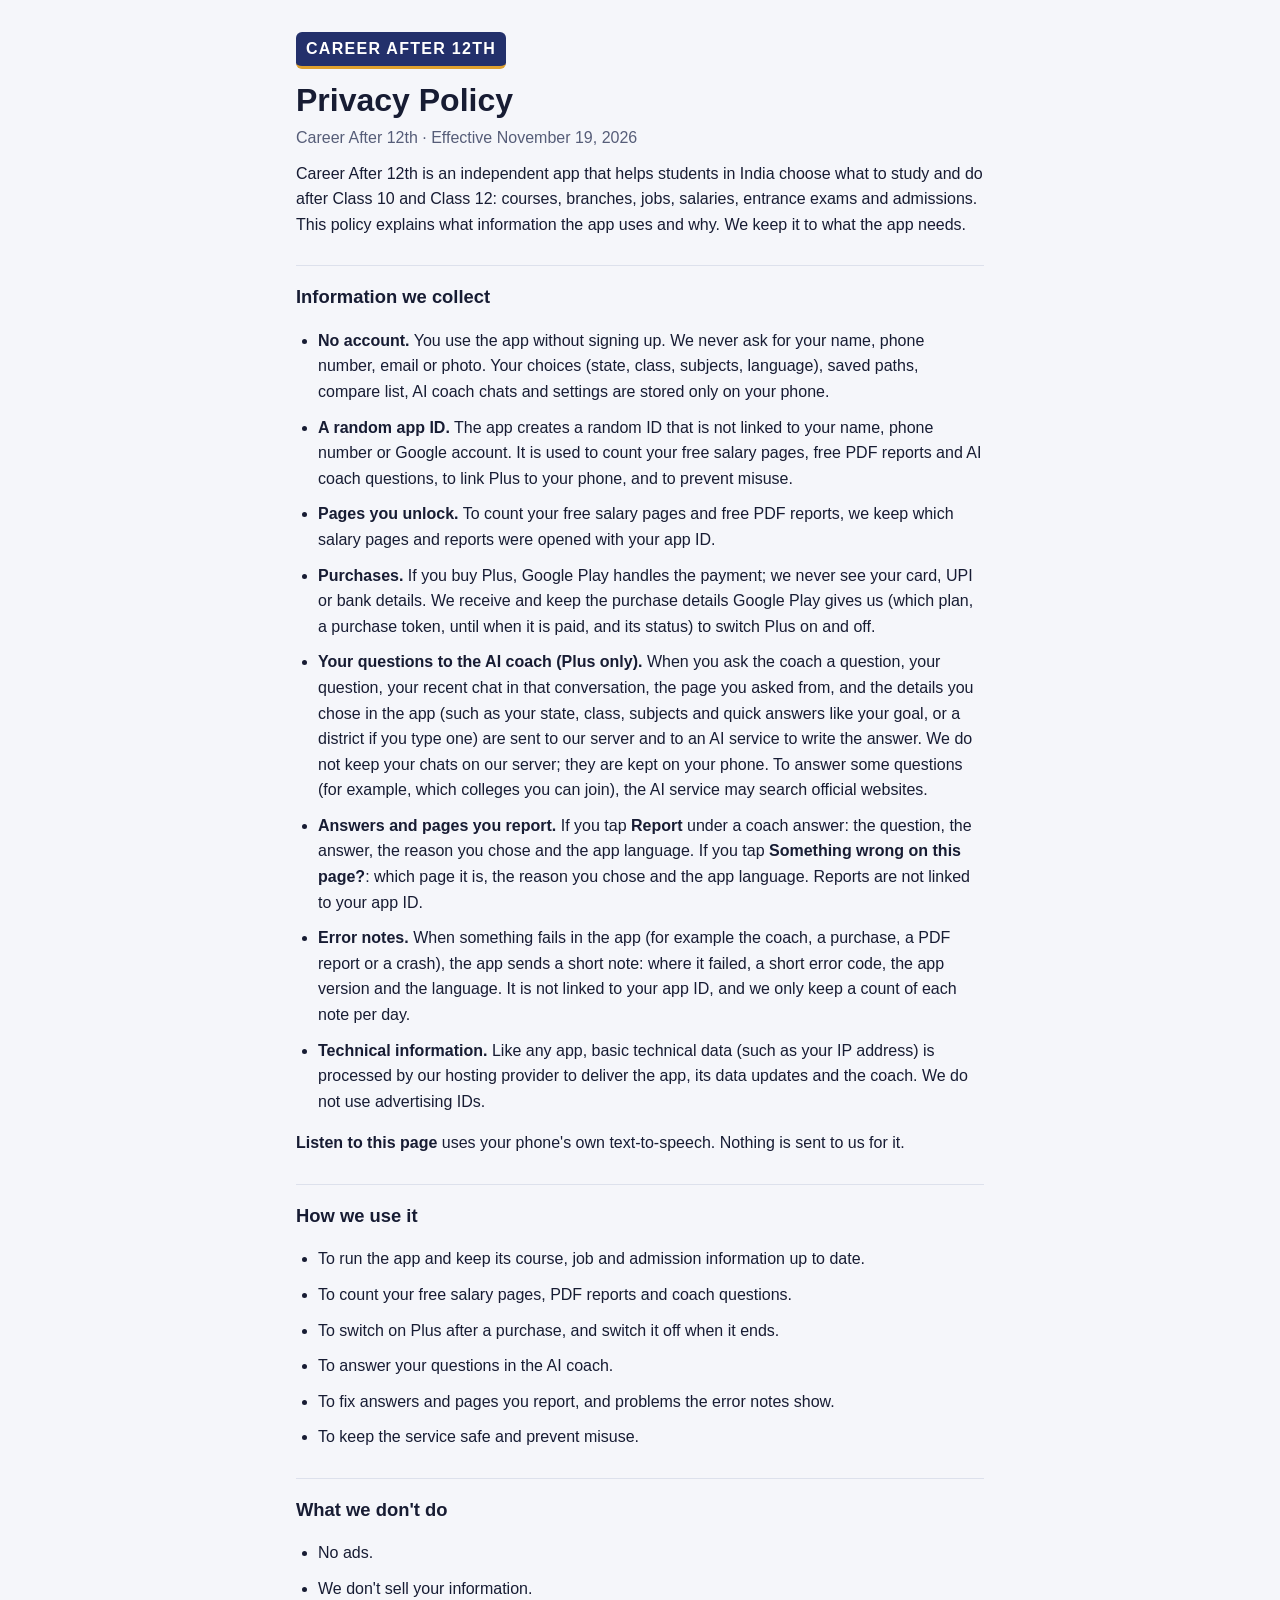
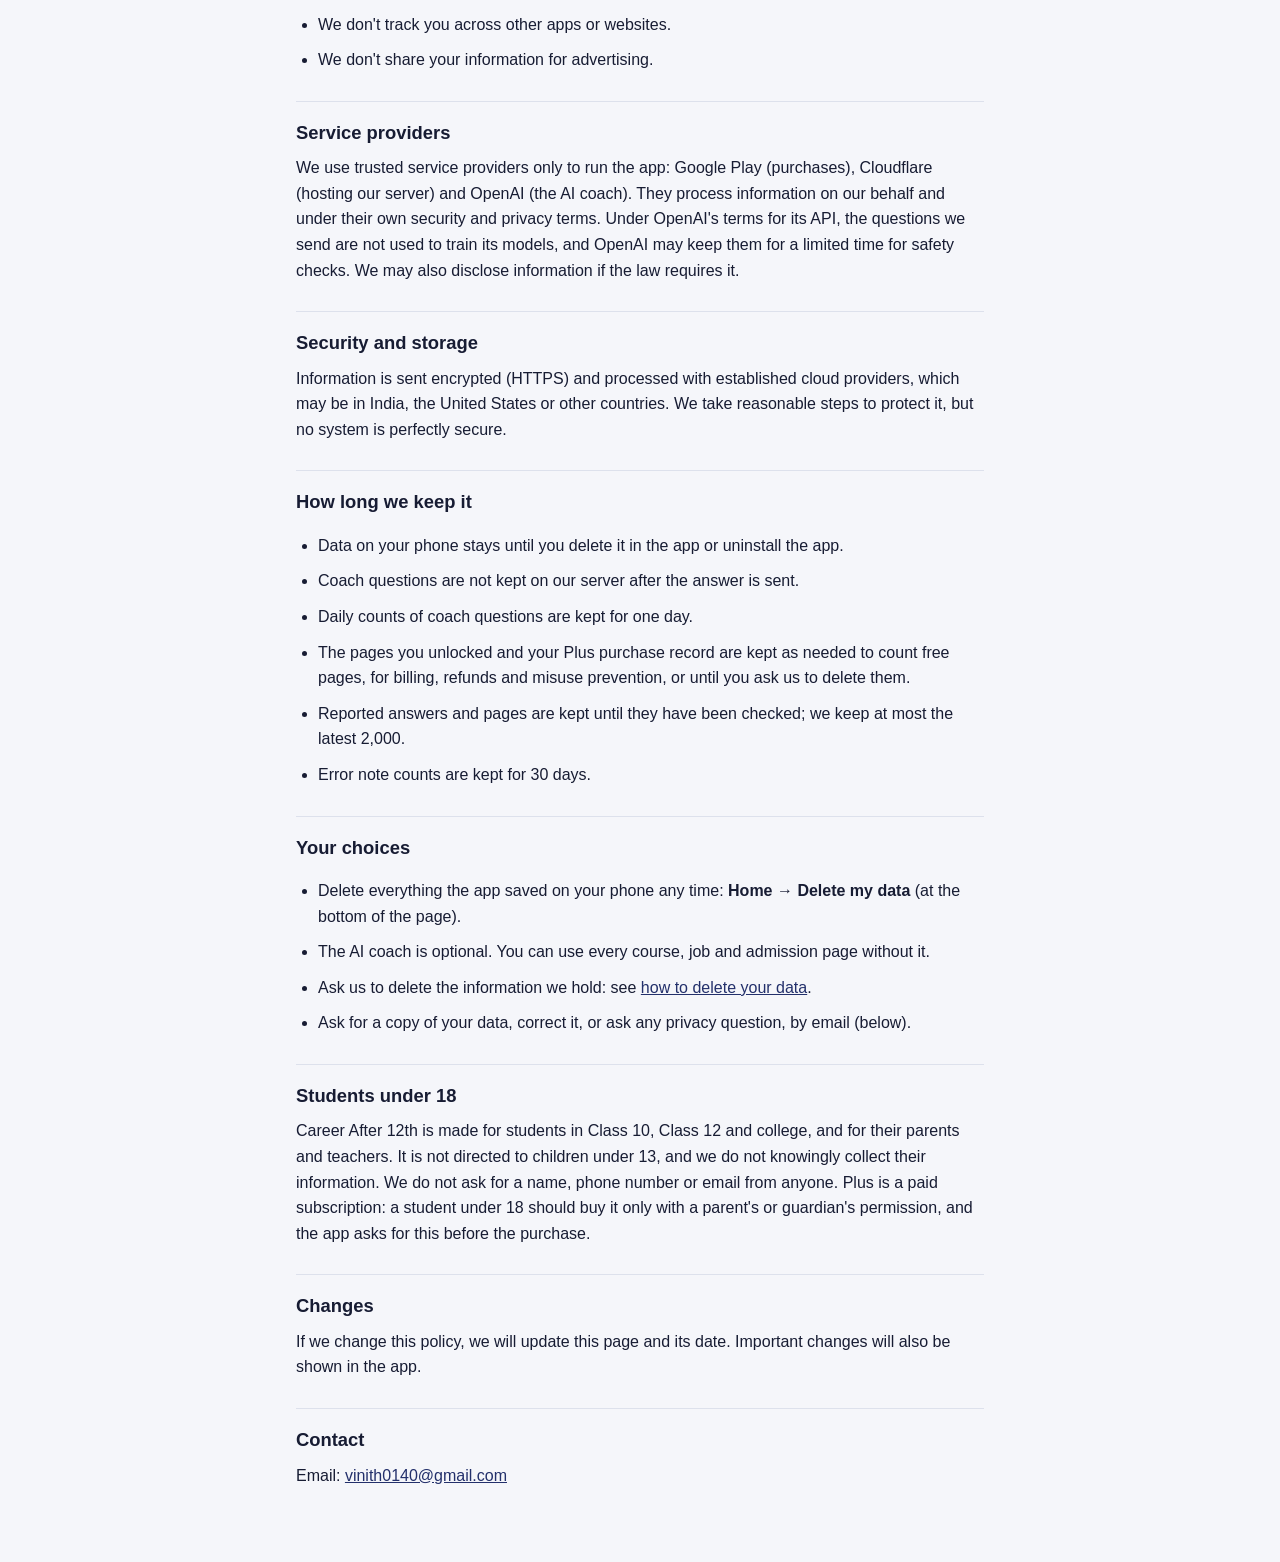
==== index.html @ 329ec110 "Career After 12th privacy policy and data deletion page Co-Authored-By: Claude Opus 5.5 <noreply@ant" ====
<!doctype html>
<html lang="en">
<head>
<meta charset="utf-8">
<meta name="viewport" content="width=device-width, initial-scale=1">
<title>Career After 12th Privacy Policy</title>
<meta name="description" content="Privacy policy for the Career After 12th app.">
<link rel="stylesheet" href="style.css">
</head>
<body>
<main>
<p class="brand">CAREER AFTER 12TH</p>
<h1>Privacy Policy</h1>
<p class="muted">Career After 12th · Effective November 19, 2026</p>

<p>Career After 12th is an independent app that helps students in India choose what to study and do after Class 10 and Class 12: courses, branches, jobs, salaries, entrance exams and admissions. This policy explains what information the app uses and why. We keep it to what the app needs.</p>

<h2>Information we collect</h2>
<ul>
<li><b>No account.</b> You use the app without signing up. We never ask for your name, phone number, email or photo. Your choices (state, class, subjects, language), saved paths, compare list, AI coach chats and settings are stored only on your phone.</li>
<li><b>A random app ID.</b> The app creates a random ID that is not linked to your name, phone number or Google account. It is used to count your free salary pages, free PDF reports and AI coach questions, to link Plus to your phone, and to prevent misuse.</li>
<li><b>Pages you unlock.</b> To count your free salary pages and free PDF reports, we keep which salary pages and reports were opened with your app ID.</li>
<li><b>Purchases.</b> If you buy Plus, Google Play handles the payment; we never see your card, UPI or bank details. We receive and keep the purchase details Google Play gives us (which plan, a purchase token, until when it is paid, and its status) to switch Plus on and off.</li>
<li><b>Your questions to the AI coach (Plus only).</b> When you ask the coach a question, your question, your recent chat in that conversation, the page you asked from, and the details you chose in the app (such as your state, class, subjects and quick answers like your goal, or a district if you type one) are sent to our server and to an AI service to write the answer. We do not keep your chats on our server; they are kept on your phone. To answer some questions (for example, which colleges you can join), the AI service may search official websites.</li>
<li><b>Answers and pages you report.</b> If you tap <b>Report</b> under a coach answer: the question, the answer, the reason you chose and the app language. If you tap <b>Something wrong on this page?</b>: which page it is, the reason you chose and the app language. Reports are not linked to your app ID.</li>
<li><b>Error notes.</b> When something fails in the app (for example the coach, a purchase, a PDF report or a crash), the app sends a short note: where it failed, a short error code, the app version and the language. It is not linked to your app ID, and we only keep a count of each note per day.</li>
<li><b>Technical information.</b> Like any app, basic technical data (such as your IP address) is processed by our hosting provider to deliver the app, its data updates and the coach. We do not use advertising IDs.</li>
</ul>
<p><b>Listen to this page</b> uses your phone's own text-to-speech. Nothing is sent to us for it.</p>

<h2>How we use it</h2>
<ul>
<li>To run the app and keep its course, job and admission information up to date.</li>
<li>To count your free salary pages, PDF reports and coach questions.</li>
<li>To switch on Plus after a purchase, and switch it off when it ends.</li>
<li>To answer your questions in the AI coach.</li>
<li>To fix answers and pages you report, and problems the error notes show.</li>
<li>To keep the service safe and prevent misuse.</li>
</ul>

<h2>What we don't do</h2>
<ul>
<li>No ads.</li>
<li>We don't sell your information.</li>
<li>We don't track you across other apps or websites.</li>
<li>We don't share your information for advertising.</li>
</ul>

<h2>Service providers</h2>
<p>We use trusted service providers only to run the app: Google Play (purchases), Cloudflare (hosting our server) and OpenAI (the AI coach). They process information on our behalf and under their own security and privacy terms. Under OpenAI's terms for its API, the questions we send are not used to train its models, and OpenAI may keep them for a limited time for safety checks. We may also disclose information if the law requires it.</p>

<h2>Security and storage</h2>
<p>Information is sent encrypted (HTTPS) and processed with established cloud providers, which may be in India, the United States or other countries. We take reasonable steps to protect it, but no system is perfectly secure.</p>

<h2>How long we keep it</h2>
<ul>
<li>Data on your phone stays until you delete it in the app or uninstall the app.</li>
<li>Coach questions are not kept on our server after the answer is sent.</li>
<li>Daily counts of coach questions are kept for one day.</li>
<li>The pages you unlocked and your Plus purchase record are kept as needed to count free pages, for billing, refunds and misuse prevention, or until you ask us to delete them.</li>
<li>Reported answers and pages are kept until they have been checked; we keep at most the latest 2,000.</li>
<li>Error note counts are kept for 30 days.</li>
</ul>

<h2>Your choices</h2>
<ul>
<li>Delete everything the app saved on your phone any time: <b>Home → Delete my data</b> (at the bottom of the page).</li>
<li>The AI coach is optional. You can use every course, job and admission page without it.</li>
<li>Ask us to delete the information we hold: see <a href="delete-data.html">how to delete your data</a>.</li>
<li>Ask for a copy of your data, correct it, or ask any privacy question, by email (below).</li>
</ul>

<h2>Students under 18</h2>
<p>Career After 12th is made for students in Class 10, Class 12 and college, and for their parents and teachers. It is not directed to children under 13, and we do not knowingly collect their information. We do not ask for a name, phone number or email from anyone. Plus is a paid subscription: a student under 18 should buy it only with a parent's or guardian's permission, and the app asks for this before the purchase.</p>

<h2>Changes</h2>
<p>If we change this policy, we will update this page and its date. Important changes will also be shown in the app.</p>

<h2>Contact</h2>
<p>Email: <a href="mailto:vinith0140@gmail.com">vinith0140@gmail.com</a></p>
</main>
</body>
</html>
---- style.css ----
:root { --bg: #F5F6FA; --card: #FFFFFF; --ink: #171C33; --muted: #565D78; --accent: #23306B; --line: #DDE1EC; --ochre: #E0A12E; }
@media (prefers-color-scheme: dark) {
  :root { --bg: #11142A; --card: #1A1E38; --ink: #ECEEF8; --muted: #A6ACC7; --accent: #A9B6FF; --line: #2C3254; }
}
* { box-sizing: border-box; }
body { margin: 0; background: var(--bg); color: var(--ink); font: 16px/1.6 -apple-system, "Segoe UI", Roboto, "Noto Sans", Helvetica, Arial, sans-serif; }
main { max-width: 720px; margin: 0 auto; padding: 32px 16px 64px; }
.brand { display: inline-block; background: var(--accent); color: #FFFFFF; font-weight: 800; letter-spacing: .08em; padding: 4px 10px; border-radius: 6px; margin: 0 0 12px; border-bottom: 3px solid var(--ochre); }
@media (prefers-color-scheme: dark) { .brand { color: #11142A; } }
h1 { font-size: 2rem; line-height: 1.2; margin: 0 0 6px; }
h2 { font-size: 1.15rem; margin: 28px 0 8px; padding-top: 16px; border-top: 1px solid var(--line); }
p, li { margin: 0 0 10px; }
ul, ol { padding-left: 22px; }
a { color: var(--accent); }
.muted { color: var(--muted); }
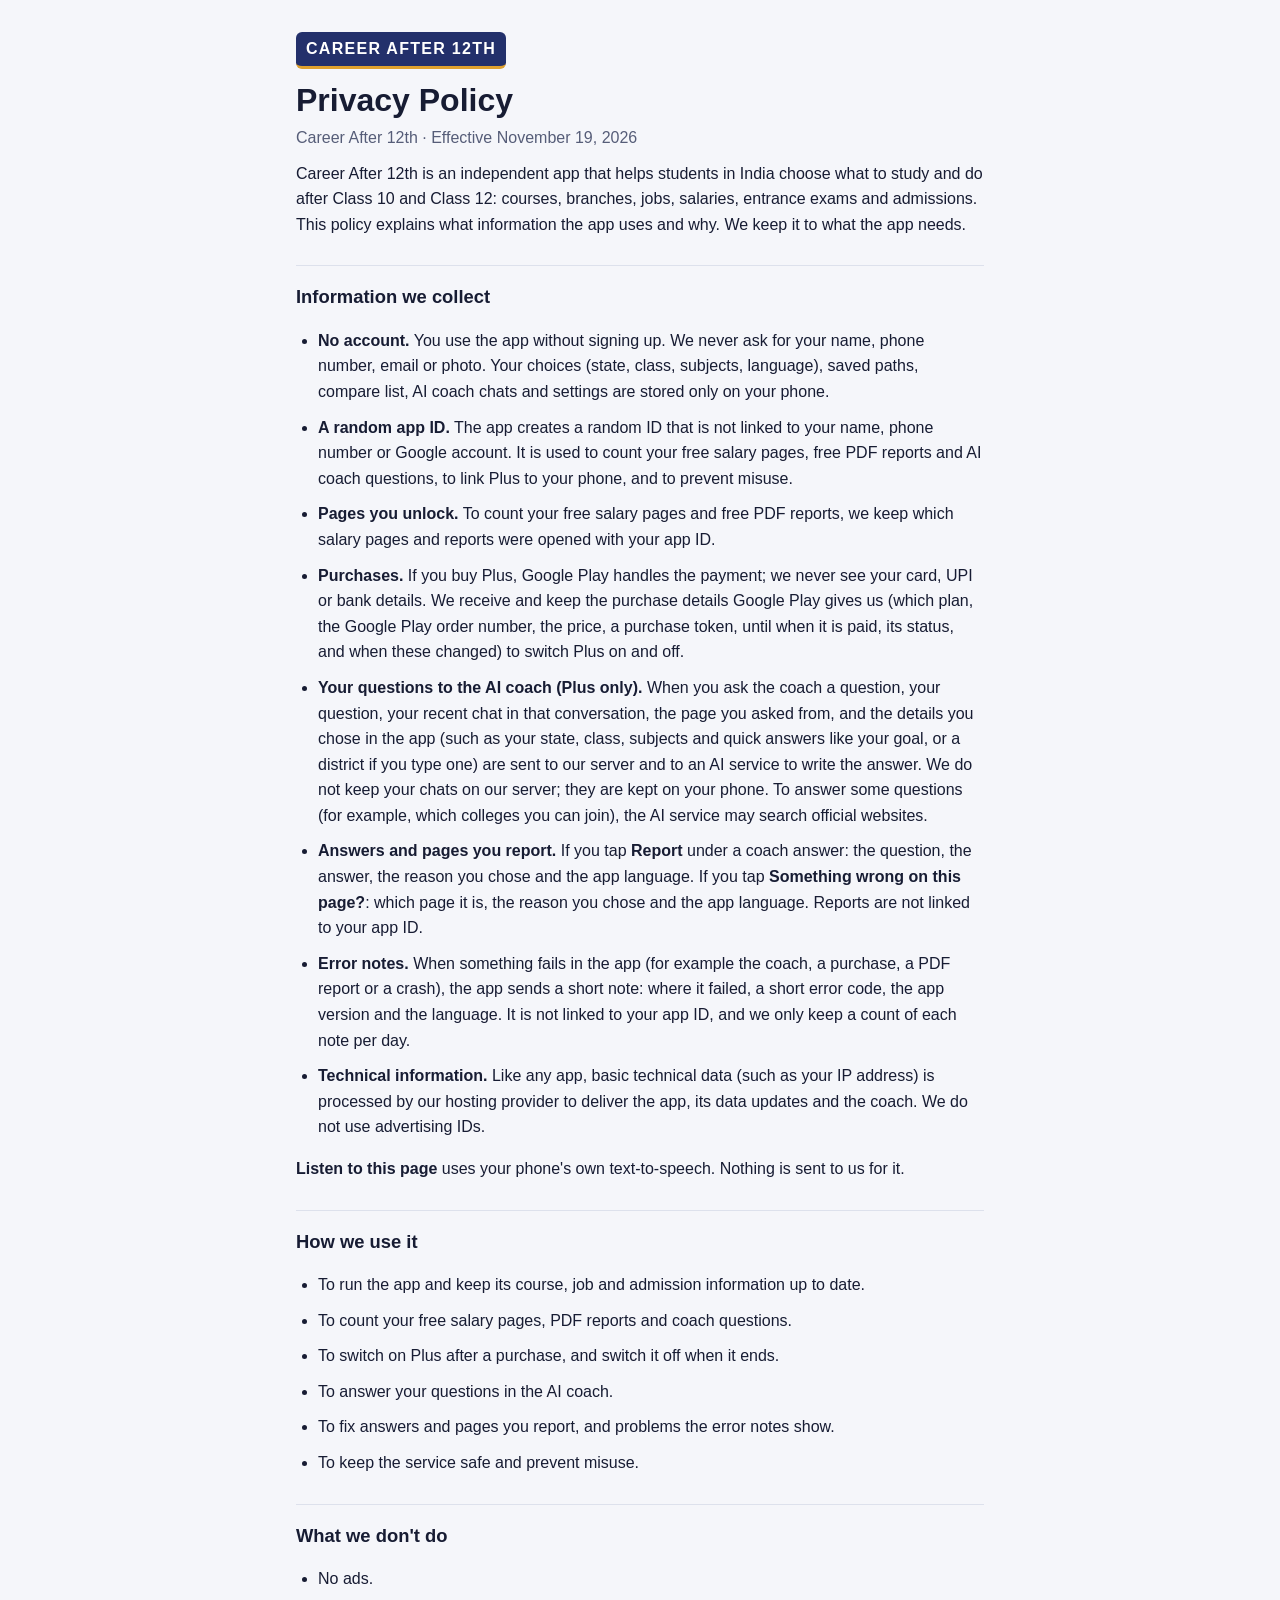
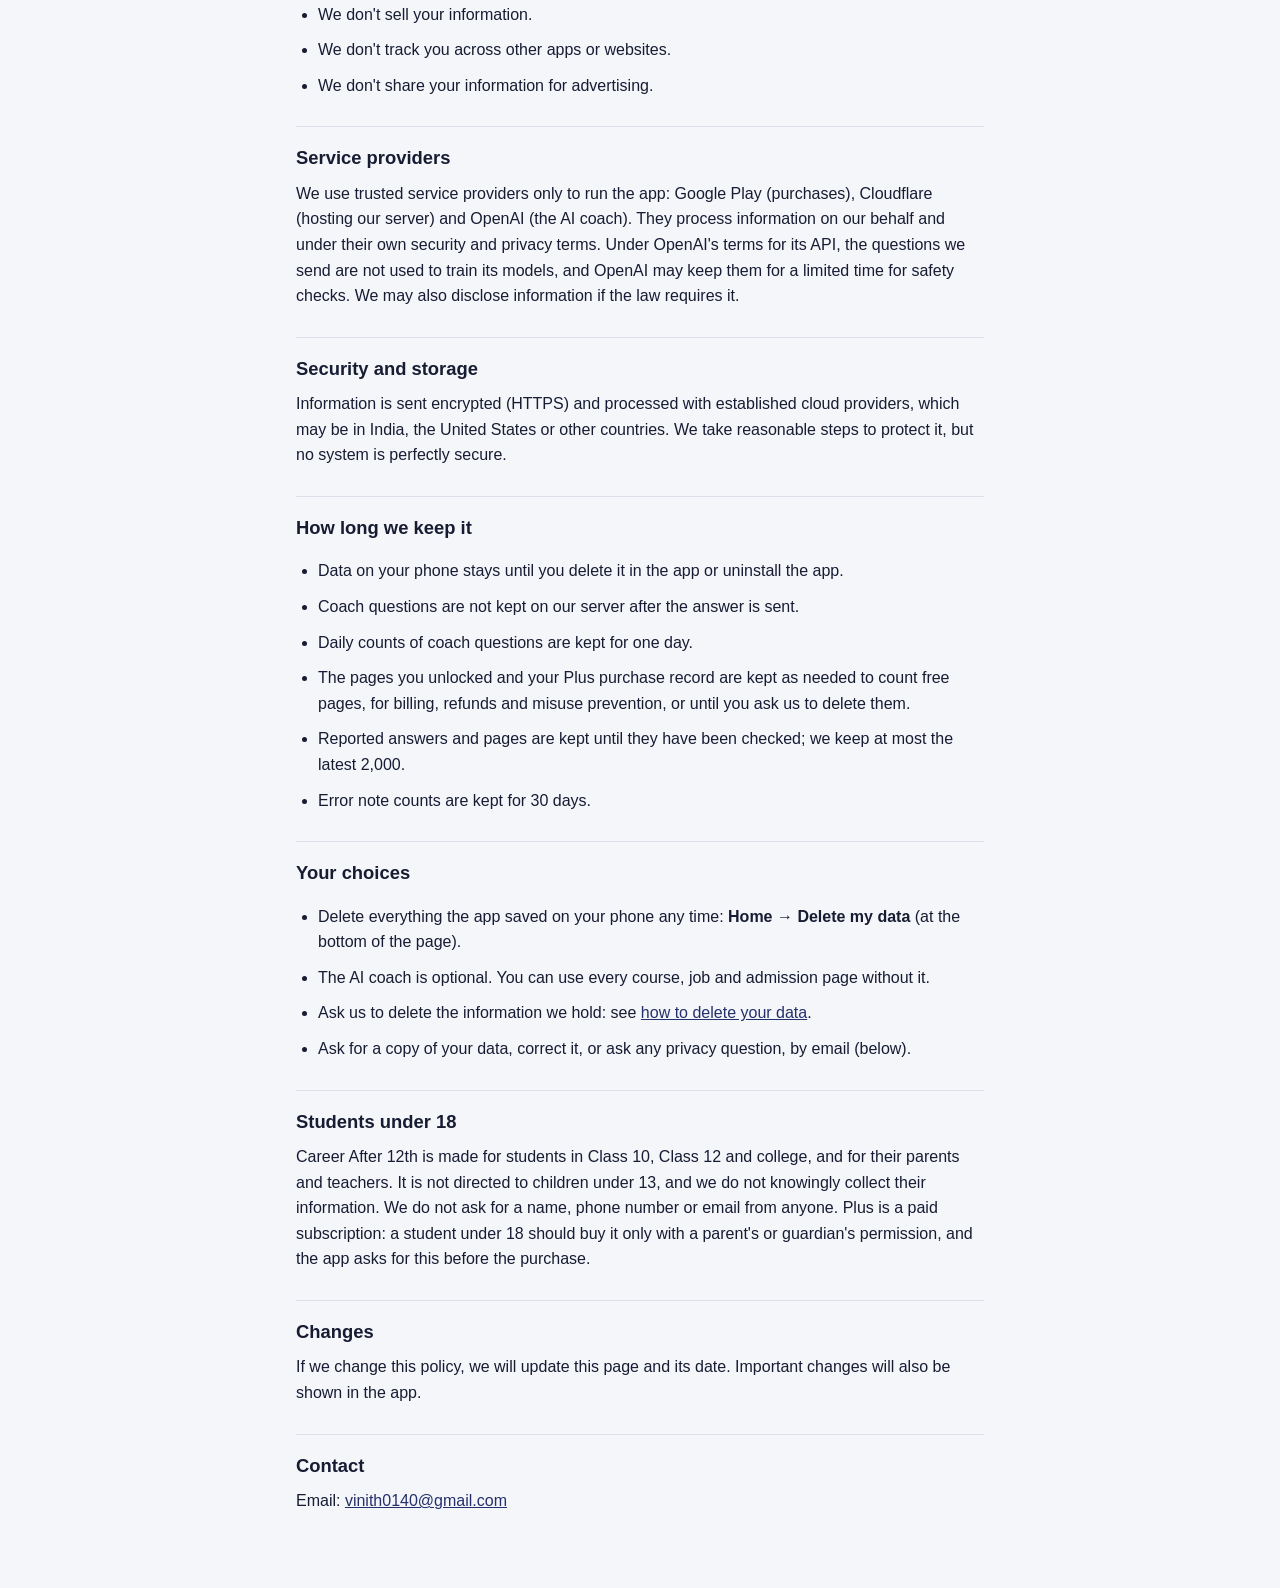
==== commit d6f68d5e: "Purchases: also name the order number, price and change history" ====
--- a/index.html
+++ b/index.html
@@ -20,7 +20,7 @@
 <li><b>No account.</b> You use the app without signing up. We never ask for your name, phone number, email or photo. Your choices (state, class, subjects, language), saved paths, compare list, AI coach chats and settings are stored only on your phone.</li>
 <li><b>A random app ID.</b> The app creates a random ID that is not linked to your name, phone number or Google account. It is used to count your free salary pages, free PDF reports and AI coach questions, to link Plus to your phone, and to prevent misuse.</li>
 <li><b>Pages you unlock.</b> To count your free salary pages and free PDF reports, we keep which salary pages and reports were opened with your app ID.</li>
-<li><b>Purchases.</b> If you buy Plus, Google Play handles the payment; we never see your card, UPI or bank details. We receive and keep the purchase details Google Play gives us (which plan, a purchase token, until when it is paid, and its status) to switch Plus on and off.</li>
+<li><b>Purchases.</b> If you buy Plus, Google Play handles the payment; we never see your card, UPI or bank details. We receive and keep the purchase details Google Play gives us (which plan, the Google Play order number, the price, a purchase token, until when it is paid, its status, and when these changed) to switch Plus on and off.</li>
 <li><b>Your questions to the AI coach (Plus only).</b> When you ask the coach a question, your question, your recent chat in that conversation, the page you asked from, and the details you chose in the app (such as your state, class, subjects and quick answers like your goal, or a district if you type one) are sent to our server and to an AI service to write the answer. We do not keep your chats on our server; they are kept on your phone. To answer some questions (for example, which colleges you can join), the AI service may search official websites.</li>
 <li><b>Answers and pages you report.</b> If you tap <b>Report</b> under a coach answer: the question, the answer, the reason you chose and the app language. If you tap <b>Something wrong on this page?</b>: which page it is, the reason you chose and the app language. Reports are not linked to your app ID.</li>
 <li><b>Error notes.</b> When something fails in the app (for example the coach, a purchase, a PDF report or a crash), the app sends a short note: where it failed, a short error code, the app version and the language. It is not linked to your app ID, and we only keep a count of each note per day.</li>
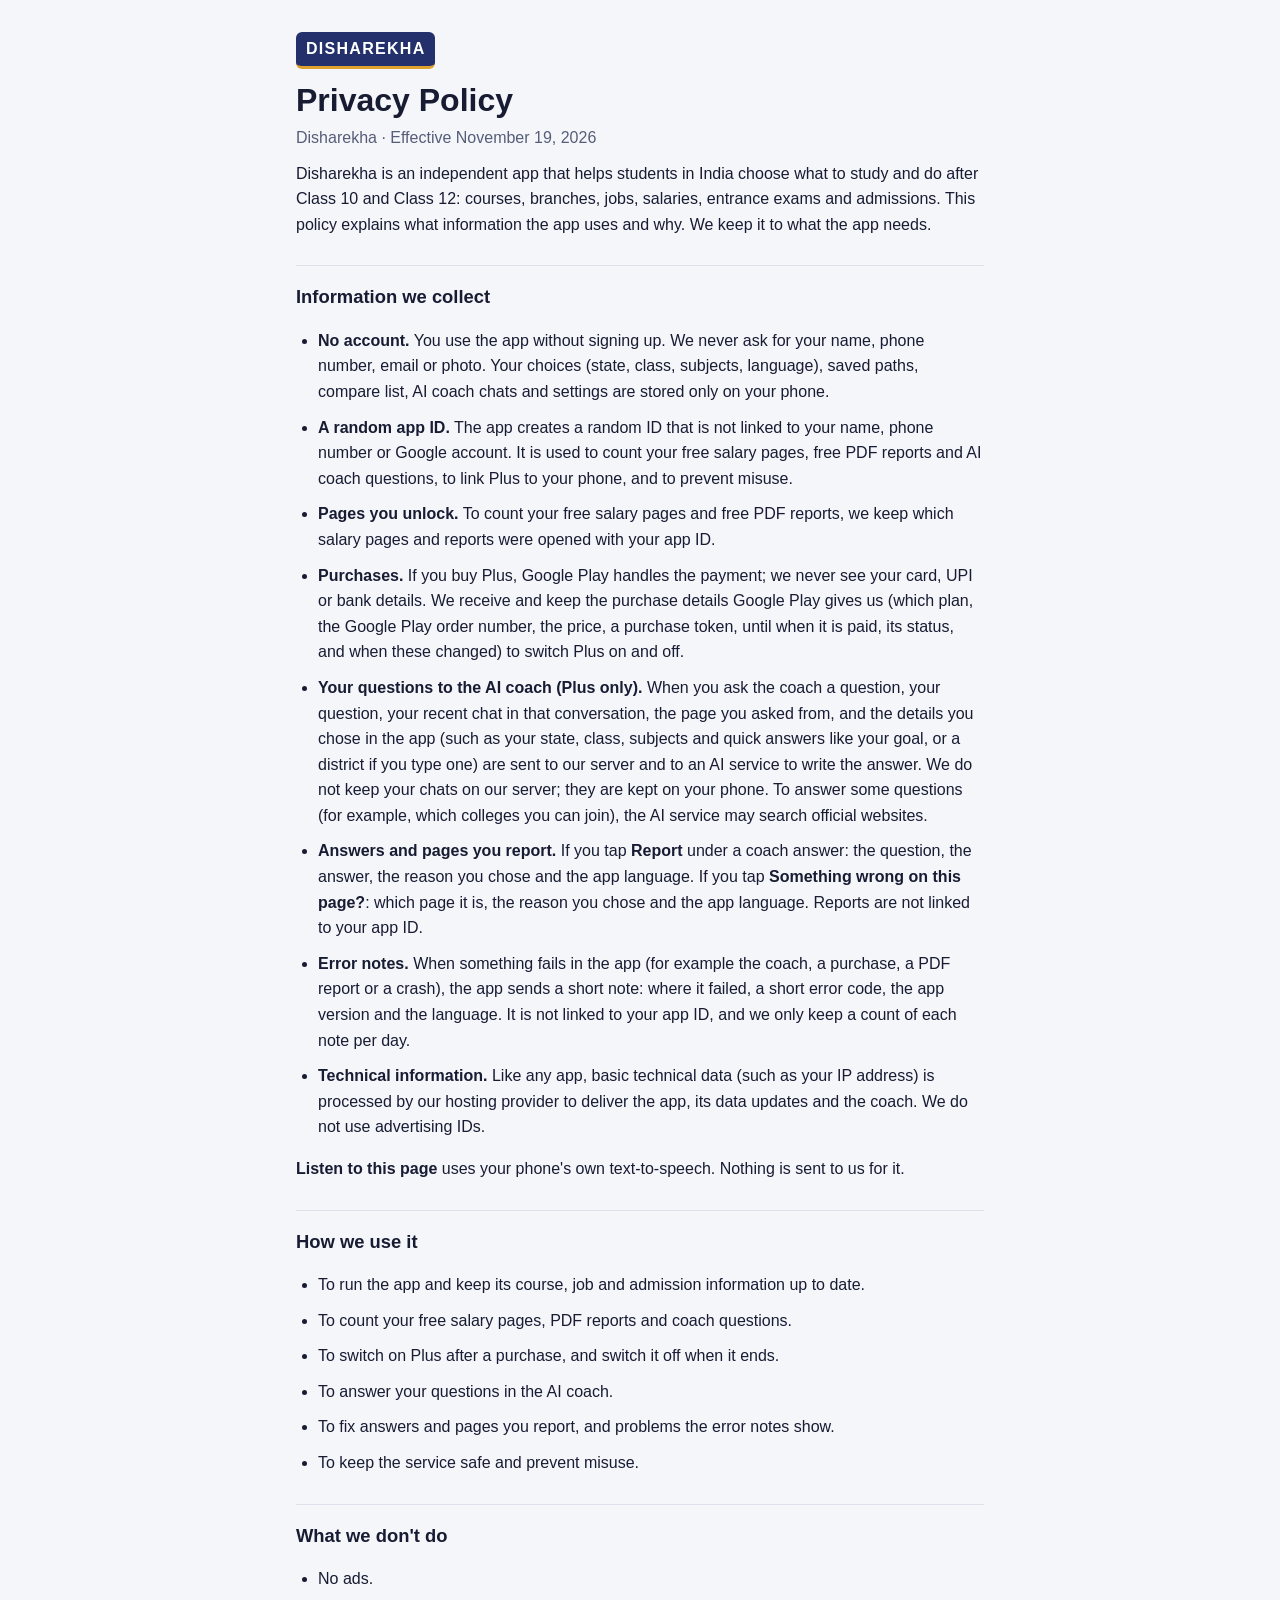
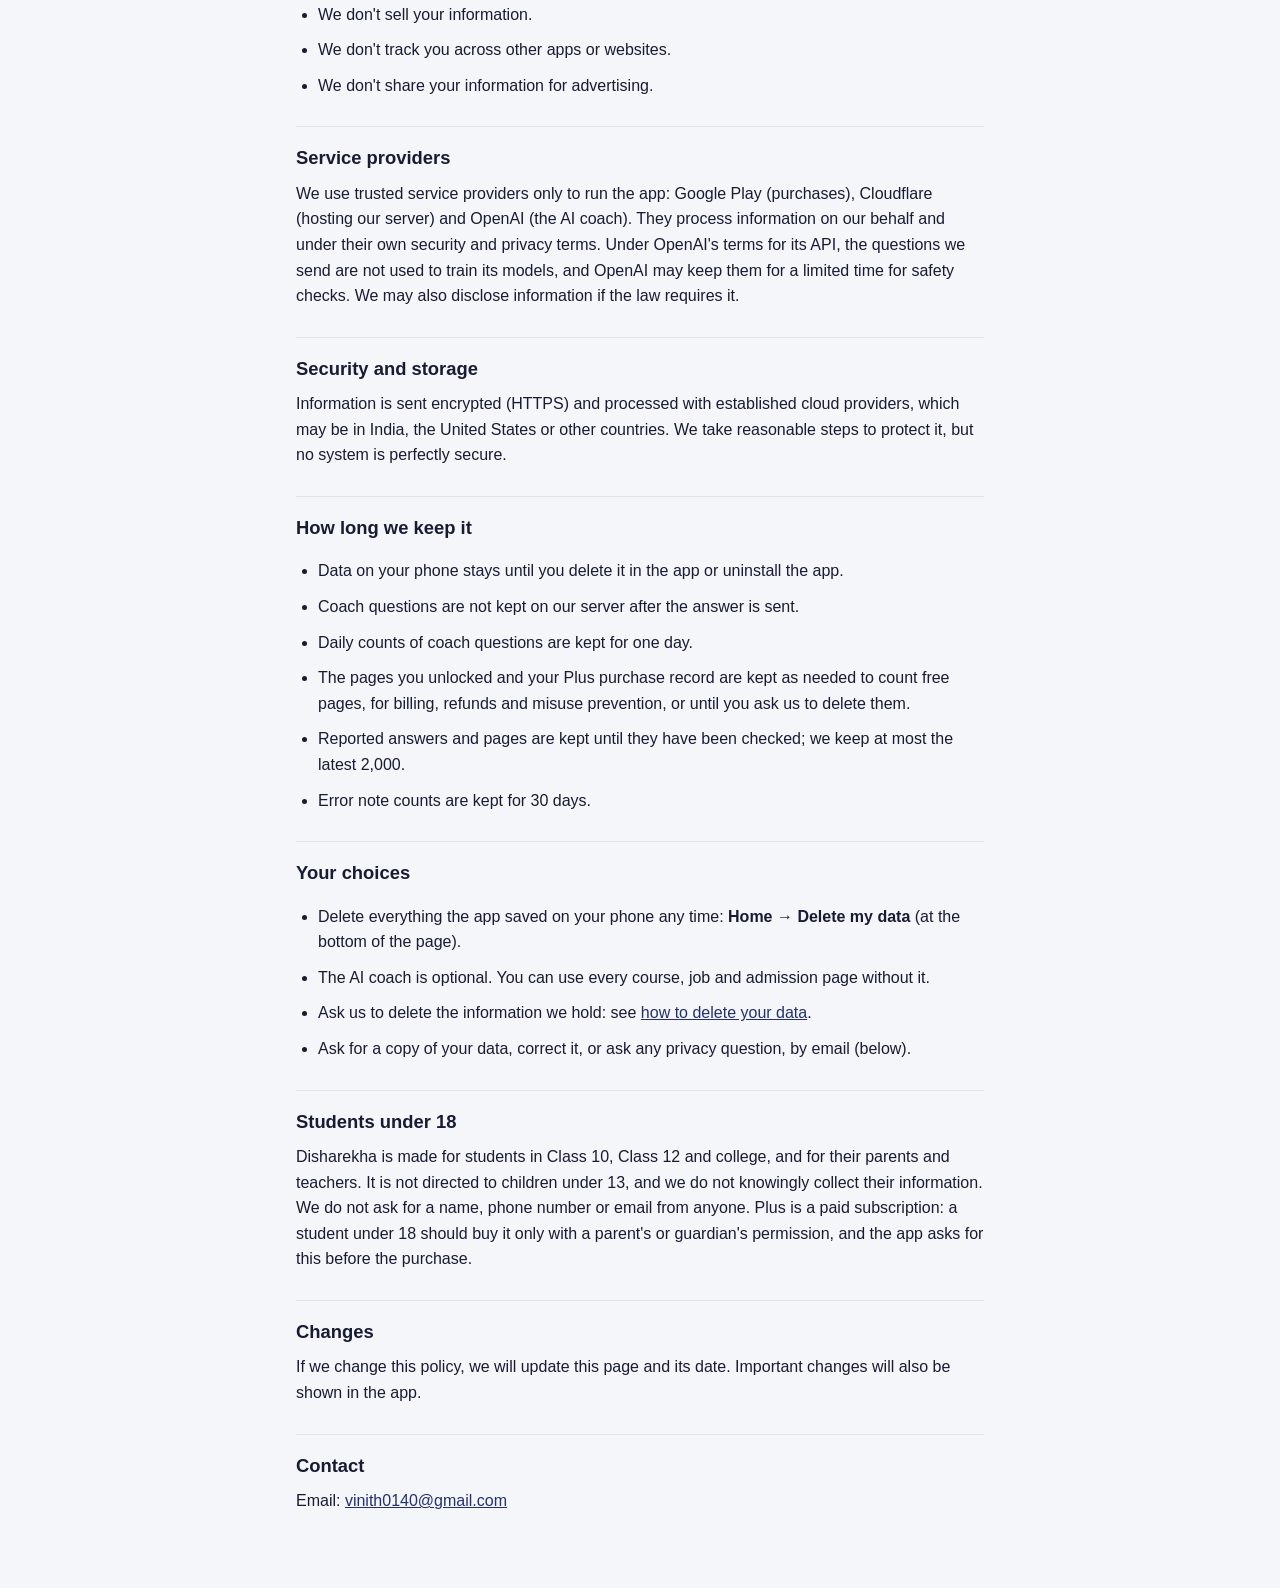
==== commit edaf8f63: "Rename the app to Disharekha" ====
--- a/index.html
+++ b/index.html
@@ -3,17 +3,17 @@
 <head>
 <meta charset="utf-8">
 <meta name="viewport" content="width=device-width, initial-scale=1">
-<title>Career After 12th Privacy Policy</title>
-<meta name="description" content="Privacy policy for the Career After 12th app.">
+<title>Disharekha Privacy Policy</title>
+<meta name="description" content="Privacy policy for the Disharekha app.">
 <link rel="stylesheet" href="style.css">
 </head>
 <body>
 <main>
-<p class="brand">CAREER AFTER 12TH</p>
+<p class="brand">DISHAREKHA</p>
 <h1>Privacy Policy</h1>
-<p class="muted">Career After 12th · Effective November 19, 2026</p>
+<p class="muted">Disharekha · Effective November 19, 2026</p>
 
-<p>Career After 12th is an independent app that helps students in India choose what to study and do after Class 10 and Class 12: courses, branches, jobs, salaries, entrance exams and admissions. This policy explains what information the app uses and why. We keep it to what the app needs.</p>
+<p>Disharekha is an independent app that helps students in India choose what to study and do after Class 10 and Class 12: courses, branches, jobs, salaries, entrance exams and admissions. This policy explains what information the app uses and why. We keep it to what the app needs.</p>
 
 <h2>Information we collect</h2>
 <ul>
@@ -71,7 +71,7 @@
 </ul>
 
 <h2>Students under 18</h2>
-<p>Career After 12th is made for students in Class 10, Class 12 and college, and for their parents and teachers. It is not directed to children under 13, and we do not knowingly collect their information. We do not ask for a name, phone number or email from anyone. Plus is a paid subscription: a student under 18 should buy it only with a parent's or guardian's permission, and the app asks for this before the purchase.</p>
+<p>Disharekha is made for students in Class 10, Class 12 and college, and for their parents and teachers. It is not directed to children under 13, and we do not knowingly collect their information. We do not ask for a name, phone number or email from anyone. Plus is a paid subscription: a student under 18 should buy it only with a parent's or guardian's permission, and the app asks for this before the purchase.</p>
 
 <h2>Changes</h2>
 <p>If we change this policy, we will update this page and its date. Important changes will also be shown in the app.</p>
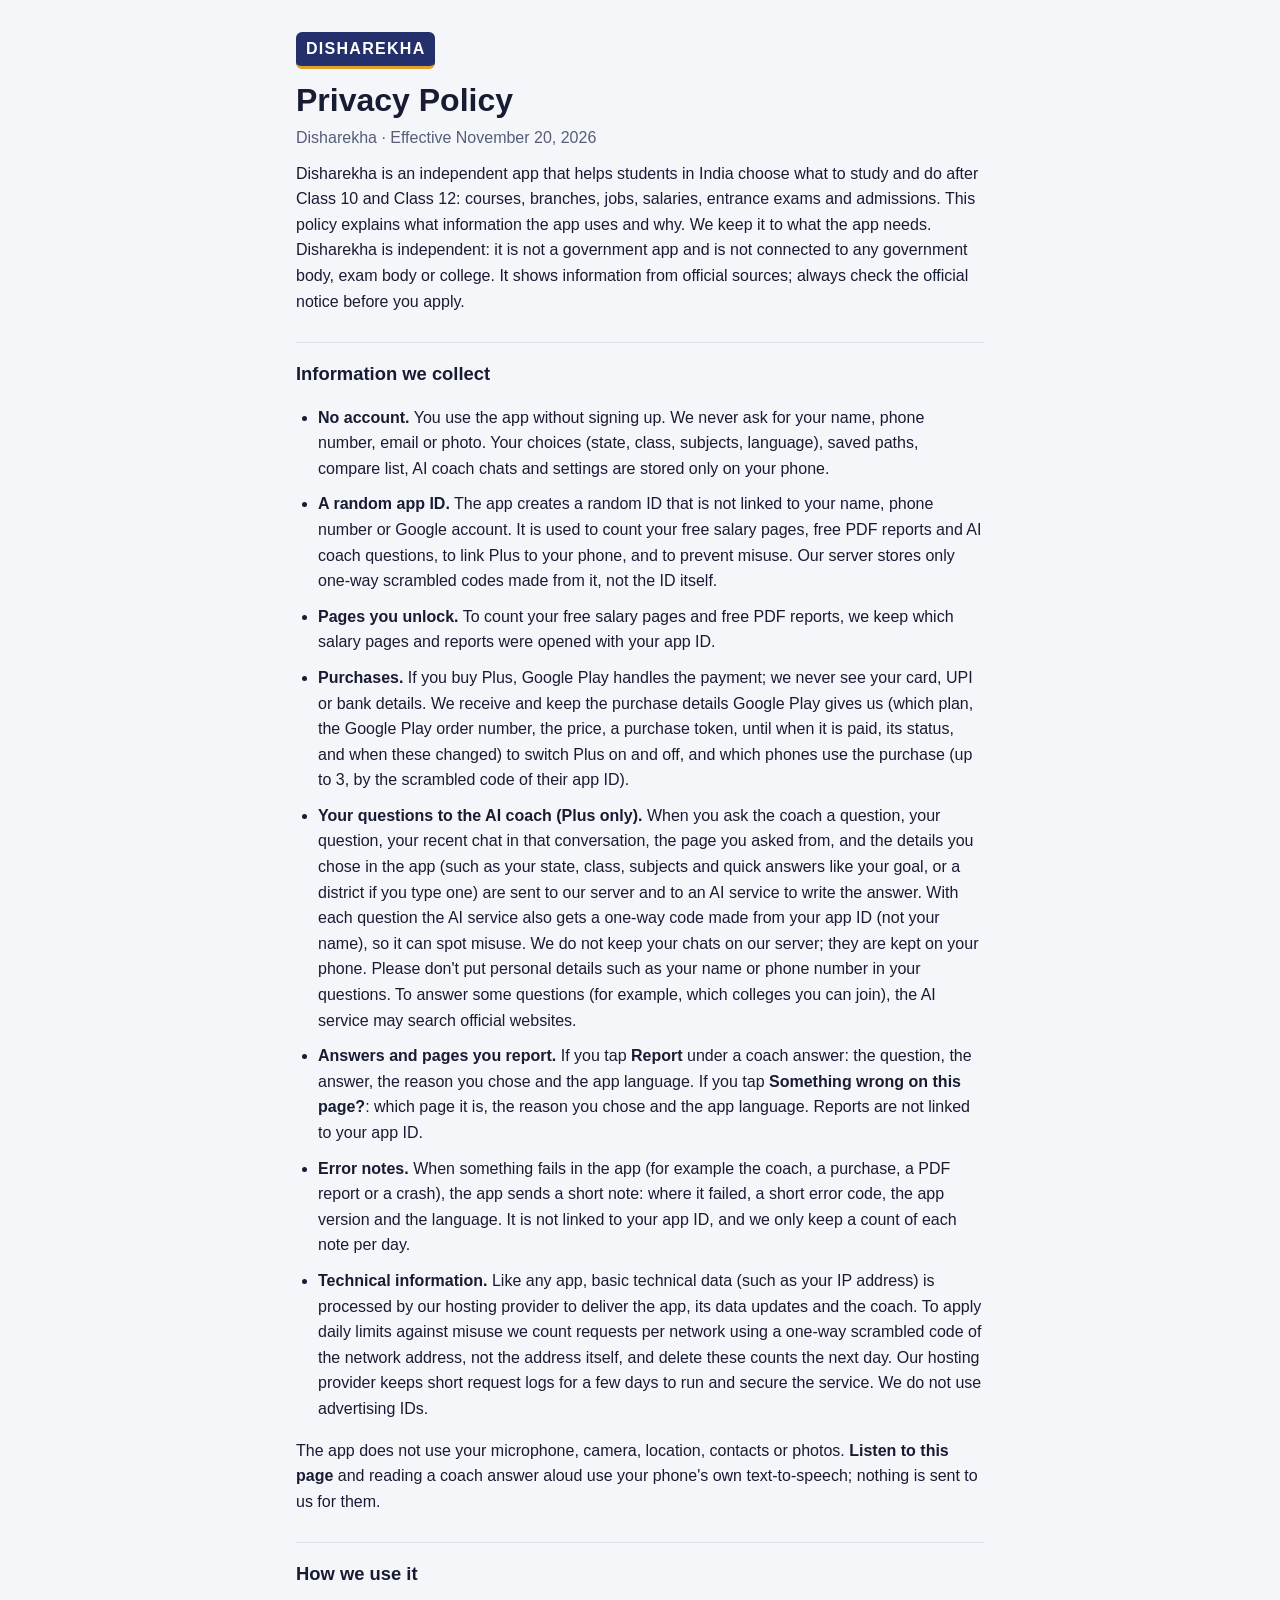
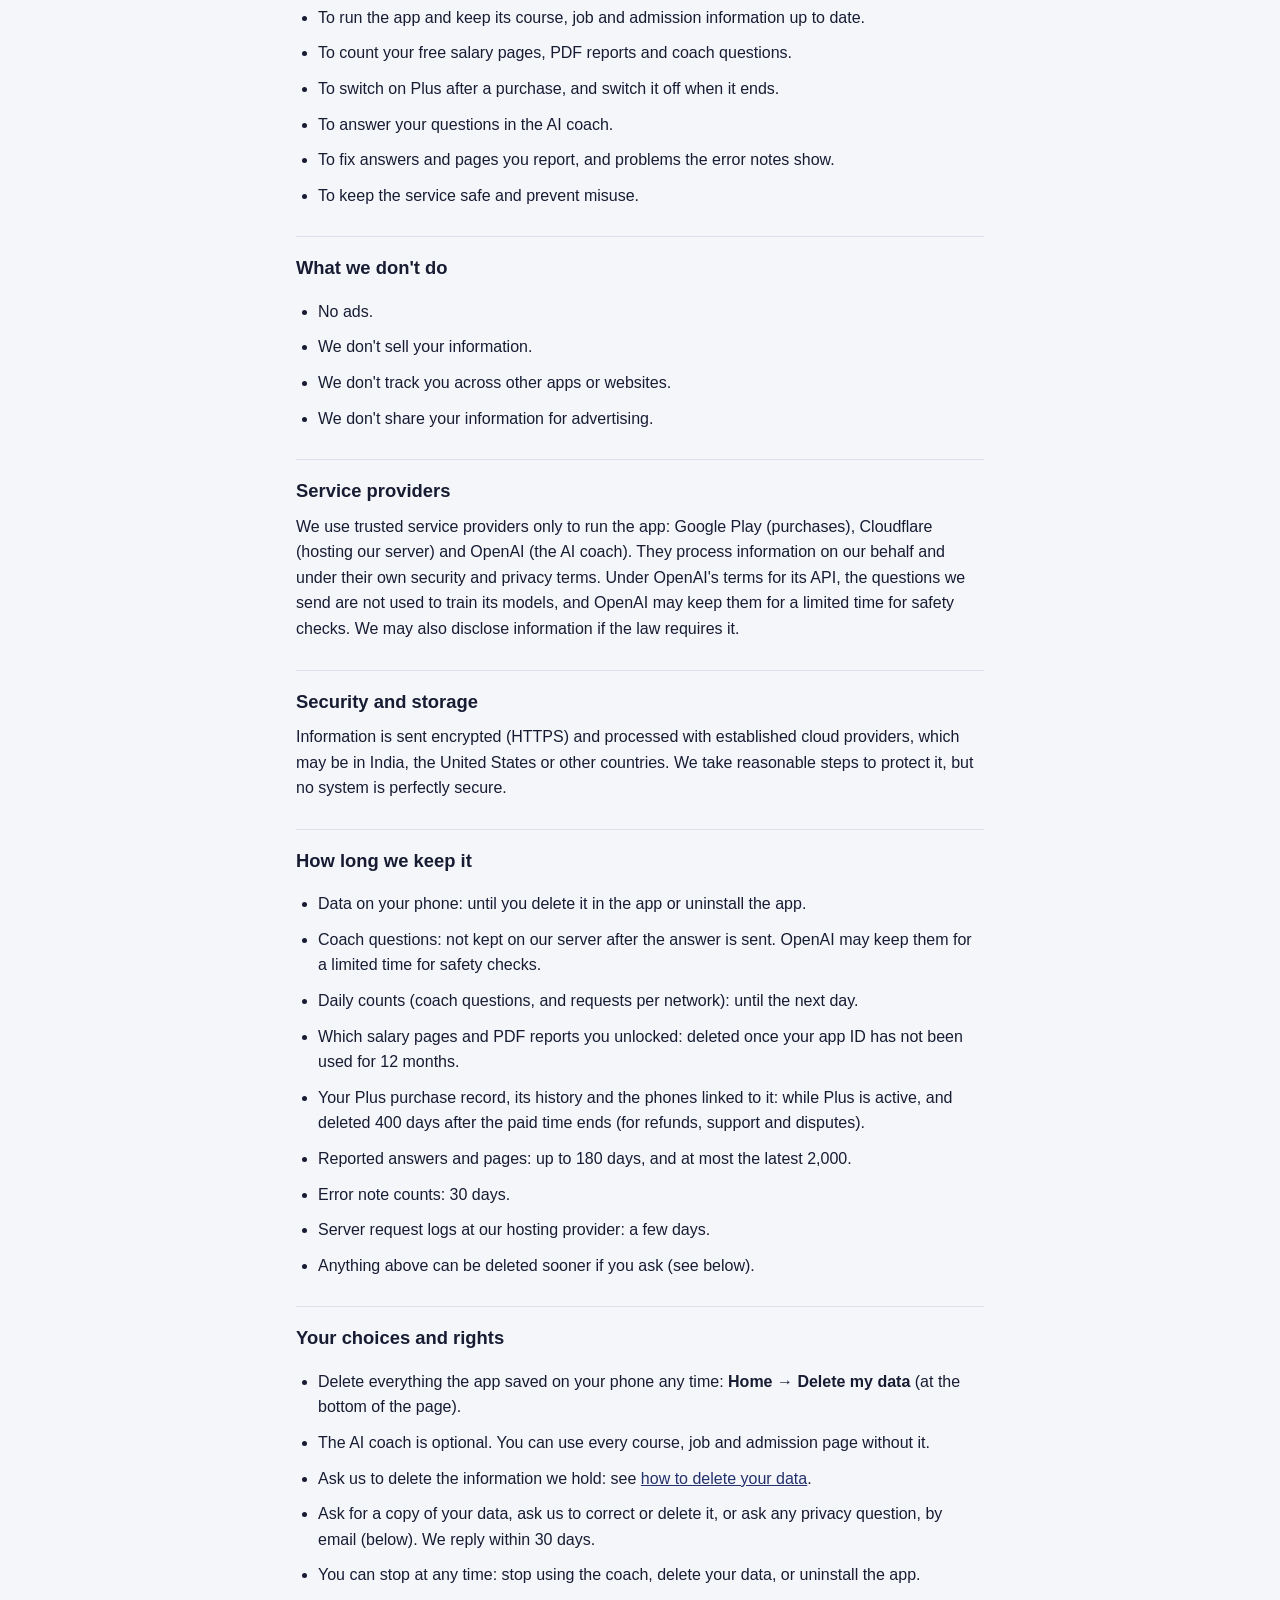
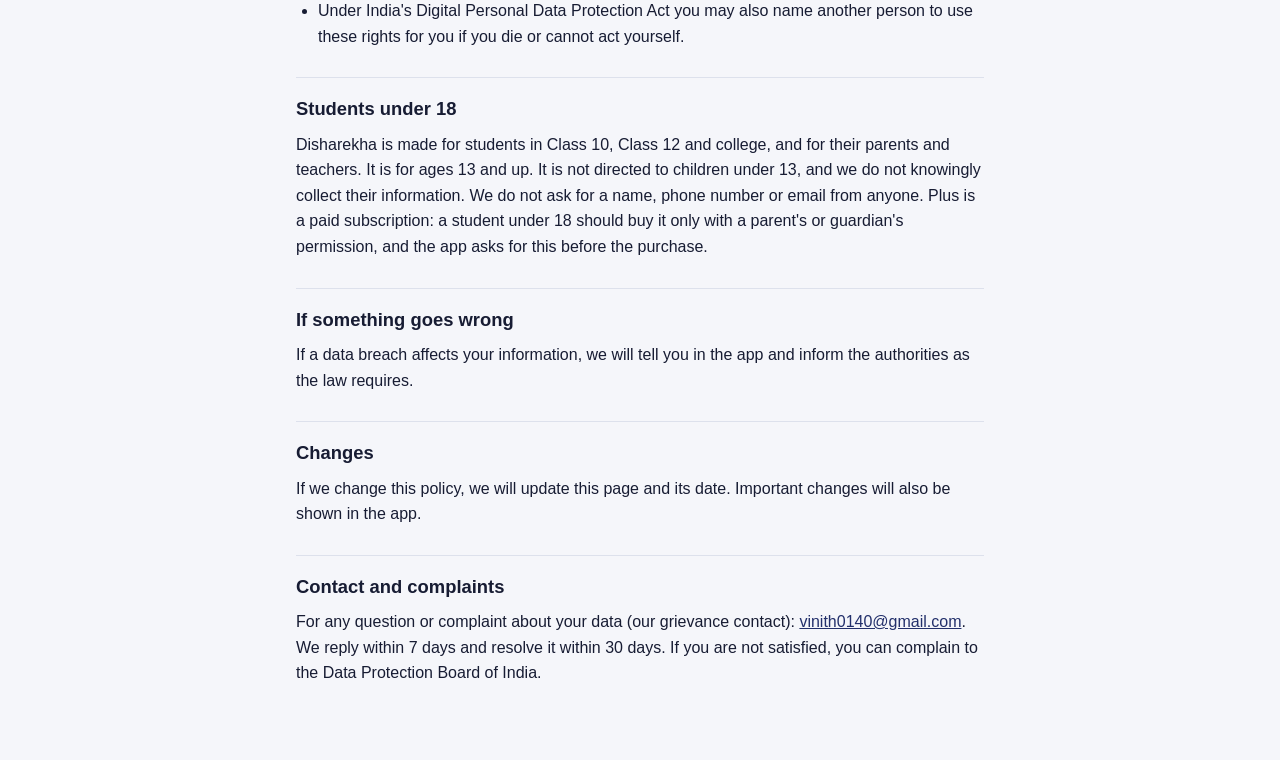
==== commit 3324c0cc: "Policy: retention periods, rights, grievance contact, breach notice, no microphone, independent app" ====
--- a/index.html
+++ b/index.html
@@ -11,22 +11,22 @@
 <main>
 <p class="brand">DISHAREKHA</p>
 <h1>Privacy Policy</h1>
-<p class="muted">Disharekha · Effective November 19, 2026</p>
+<p class="muted">Disharekha · Effective November 20, 2026</p>
 
-<p>Disharekha is an independent app that helps students in India choose what to study and do after Class 10 and Class 12: courses, branches, jobs, salaries, entrance exams and admissions. This policy explains what information the app uses and why. We keep it to what the app needs.</p>
+<p>Disharekha is an independent app that helps students in India choose what to study and do after Class 10 and Class 12: courses, branches, jobs, salaries, entrance exams and admissions. This policy explains what information the app uses and why. We keep it to what the app needs. Disharekha is independent: it is not a government app and is not connected to any government body, exam body or college. It shows information from official sources; always check the official notice before you apply.</p>
 
 <h2>Information we collect</h2>
 <ul>
 <li><b>No account.</b> You use the app without signing up. We never ask for your name, phone number, email or photo. Your choices (state, class, subjects, language), saved paths, compare list, AI coach chats and settings are stored only on your phone.</li>
-<li><b>A random app ID.</b> The app creates a random ID that is not linked to your name, phone number or Google account. It is used to count your free salary pages, free PDF reports and AI coach questions, to link Plus to your phone, and to prevent misuse.</li>
+<li><b>A random app ID.</b> The app creates a random ID that is not linked to your name, phone number or Google account. It is used to count your free salary pages, free PDF reports and AI coach questions, to link Plus to your phone, and to prevent misuse. Our server stores only one-way scrambled codes made from it, not the ID itself.</li>
 <li><b>Pages you unlock.</b> To count your free salary pages and free PDF reports, we keep which salary pages and reports were opened with your app ID.</li>
-<li><b>Purchases.</b> If you buy Plus, Google Play handles the payment; we never see your card, UPI or bank details. We receive and keep the purchase details Google Play gives us (which plan, the Google Play order number, the price, a purchase token, until when it is paid, its status, and when these changed) to switch Plus on and off.</li>
-<li><b>Your questions to the AI coach (Plus only).</b> When you ask the coach a question, your question, your recent chat in that conversation, the page you asked from, and the details you chose in the app (such as your state, class, subjects and quick answers like your goal, or a district if you type one) are sent to our server and to an AI service to write the answer. We do not keep your chats on our server; they are kept on your phone. To answer some questions (for example, which colleges you can join), the AI service may search official websites.</li>
+<li><b>Purchases.</b> If you buy Plus, Google Play handles the payment; we never see your card, UPI or bank details. We receive and keep the purchase details Google Play gives us (which plan, the Google Play order number, the price, a purchase token, until when it is paid, its status, and when these changed) to switch Plus on and off, and which phones use the purchase (up to 3, by the scrambled code of their app ID).</li>
+<li><b>Your questions to the AI coach (Plus only).</b> When you ask the coach a question, your question, your recent chat in that conversation, the page you asked from, and the details you chose in the app (such as your state, class, subjects and quick answers like your goal, or a district if you type one) are sent to our server and to an AI service to write the answer. With each question the AI service also gets a one-way code made from your app ID (not your name), so it can spot misuse. We do not keep your chats on our server; they are kept on your phone. Please don't put personal details such as your name or phone number in your questions. To answer some questions (for example, which colleges you can join), the AI service may search official websites.</li>
 <li><b>Answers and pages you report.</b> If you tap <b>Report</b> under a coach answer: the question, the answer, the reason you chose and the app language. If you tap <b>Something wrong on this page?</b>: which page it is, the reason you chose and the app language. Reports are not linked to your app ID.</li>
 <li><b>Error notes.</b> When something fails in the app (for example the coach, a purchase, a PDF report or a crash), the app sends a short note: where it failed, a short error code, the app version and the language. It is not linked to your app ID, and we only keep a count of each note per day.</li>
-<li><b>Technical information.</b> Like any app, basic technical data (such as your IP address) is processed by our hosting provider to deliver the app, its data updates and the coach. We do not use advertising IDs.</li>
+<li><b>Technical information.</b> Like any app, basic technical data (such as your IP address) is processed by our hosting provider to deliver the app, its data updates and the coach. To apply daily limits against misuse we count requests per network using a one-way scrambled code of the network address, not the address itself, and delete these counts the next day. Our hosting provider keeps short request logs for a few days to run and secure the service. We do not use advertising IDs.</li>
 </ul>
-<p><b>Listen to this page</b> uses your phone's own text-to-speech. Nothing is sent to us for it.</p>
+<p>The app does not use your microphone, camera, location, contacts or photos. <b>Listen to this page</b> and reading a coach answer aloud use your phone's own text-to-speech; nothing is sent to us for them.</p>
 
 <h2>How we use it</h2>
 <ul>
@@ -54,30 +54,38 @@
 
 <h2>How long we keep it</h2>
 <ul>
-<li>Data on your phone stays until you delete it in the app or uninstall the app.</li>
-<li>Coach questions are not kept on our server after the answer is sent.</li>
-<li>Daily counts of coach questions are kept for one day.</li>
-<li>The pages you unlocked and your Plus purchase record are kept as needed to count free pages, for billing, refunds and misuse prevention, or until you ask us to delete them.</li>
-<li>Reported answers and pages are kept until they have been checked; we keep at most the latest 2,000.</li>
-<li>Error note counts are kept for 30 days.</li>
+<li>Data on your phone: until you delete it in the app or uninstall the app.</li>
+<li>Coach questions: not kept on our server after the answer is sent. OpenAI may keep them for a limited time for safety checks.</li>
+<li>Daily counts (coach questions, and requests per network): until the next day.</li>
+<li>Which salary pages and PDF reports you unlocked: deleted once your app ID has not been used for 12 months.</li>
+<li>Your Plus purchase record, its history and the phones linked to it: while Plus is active, and deleted 400 days after the paid time ends (for refunds, support and disputes).</li>
+<li>Reported answers and pages: up to 180 days, and at most the latest 2,000.</li>
+<li>Error note counts: 30 days.</li>
+<li>Server request logs at our hosting provider: a few days.</li>
+<li>Anything above can be deleted sooner if you ask (see below).</li>
 </ul>
 
-<h2>Your choices</h2>
+<h2>Your choices and rights</h2>
 <ul>
 <li>Delete everything the app saved on your phone any time: <b>Home → Delete my data</b> (at the bottom of the page).</li>
 <li>The AI coach is optional. You can use every course, job and admission page without it.</li>
 <li>Ask us to delete the information we hold: see <a href="delete-data.html">how to delete your data</a>.</li>
-<li>Ask for a copy of your data, correct it, or ask any privacy question, by email (below).</li>
+<li>Ask for a copy of your data, ask us to correct or delete it, or ask any privacy question, by email (below). We reply within 30 days.</li>
+<li>You can stop at any time: stop using the coach, delete your data, or uninstall the app.</li>
+<li>Under India's Digital Personal Data Protection Act you may also name another person to use these rights for you if you die or cannot act yourself.</li>
 </ul>
 
 <h2>Students under 18</h2>
-<p>Disharekha is made for students in Class 10, Class 12 and college, and for their parents and teachers. It is not directed to children under 13, and we do not knowingly collect their information. We do not ask for a name, phone number or email from anyone. Plus is a paid subscription: a student under 18 should buy it only with a parent's or guardian's permission, and the app asks for this before the purchase.</p>
+<p>Disharekha is made for students in Class 10, Class 12 and college, and for their parents and teachers. It is for ages 13 and up. It is not directed to children under 13, and we do not knowingly collect their information. We do not ask for a name, phone number or email from anyone. Plus is a paid subscription: a student under 18 should buy it only with a parent's or guardian's permission, and the app asks for this before the purchase.</p>
+
+<h2>If something goes wrong</h2>
+<p>If a data breach affects your information, we will tell you in the app and inform the authorities as the law requires.</p>
 
 <h2>Changes</h2>
 <p>If we change this policy, we will update this page and its date. Important changes will also be shown in the app.</p>
 
-<h2>Contact</h2>
-<p>Email: <a href="mailto:vinith0140@gmail.com">vinith0140@gmail.com</a></p>
+<h2>Contact and complaints</h2>
+<p>For any question or complaint about your data (our grievance contact): <a href="mailto:vinith0140@gmail.com">vinith0140@gmail.com</a>. We reply within 7 days and resolve it within 30 days. If you are not satisfied, you can complain to the Data Protection Board of India.</p>
 </main>
 </body>
 </html>
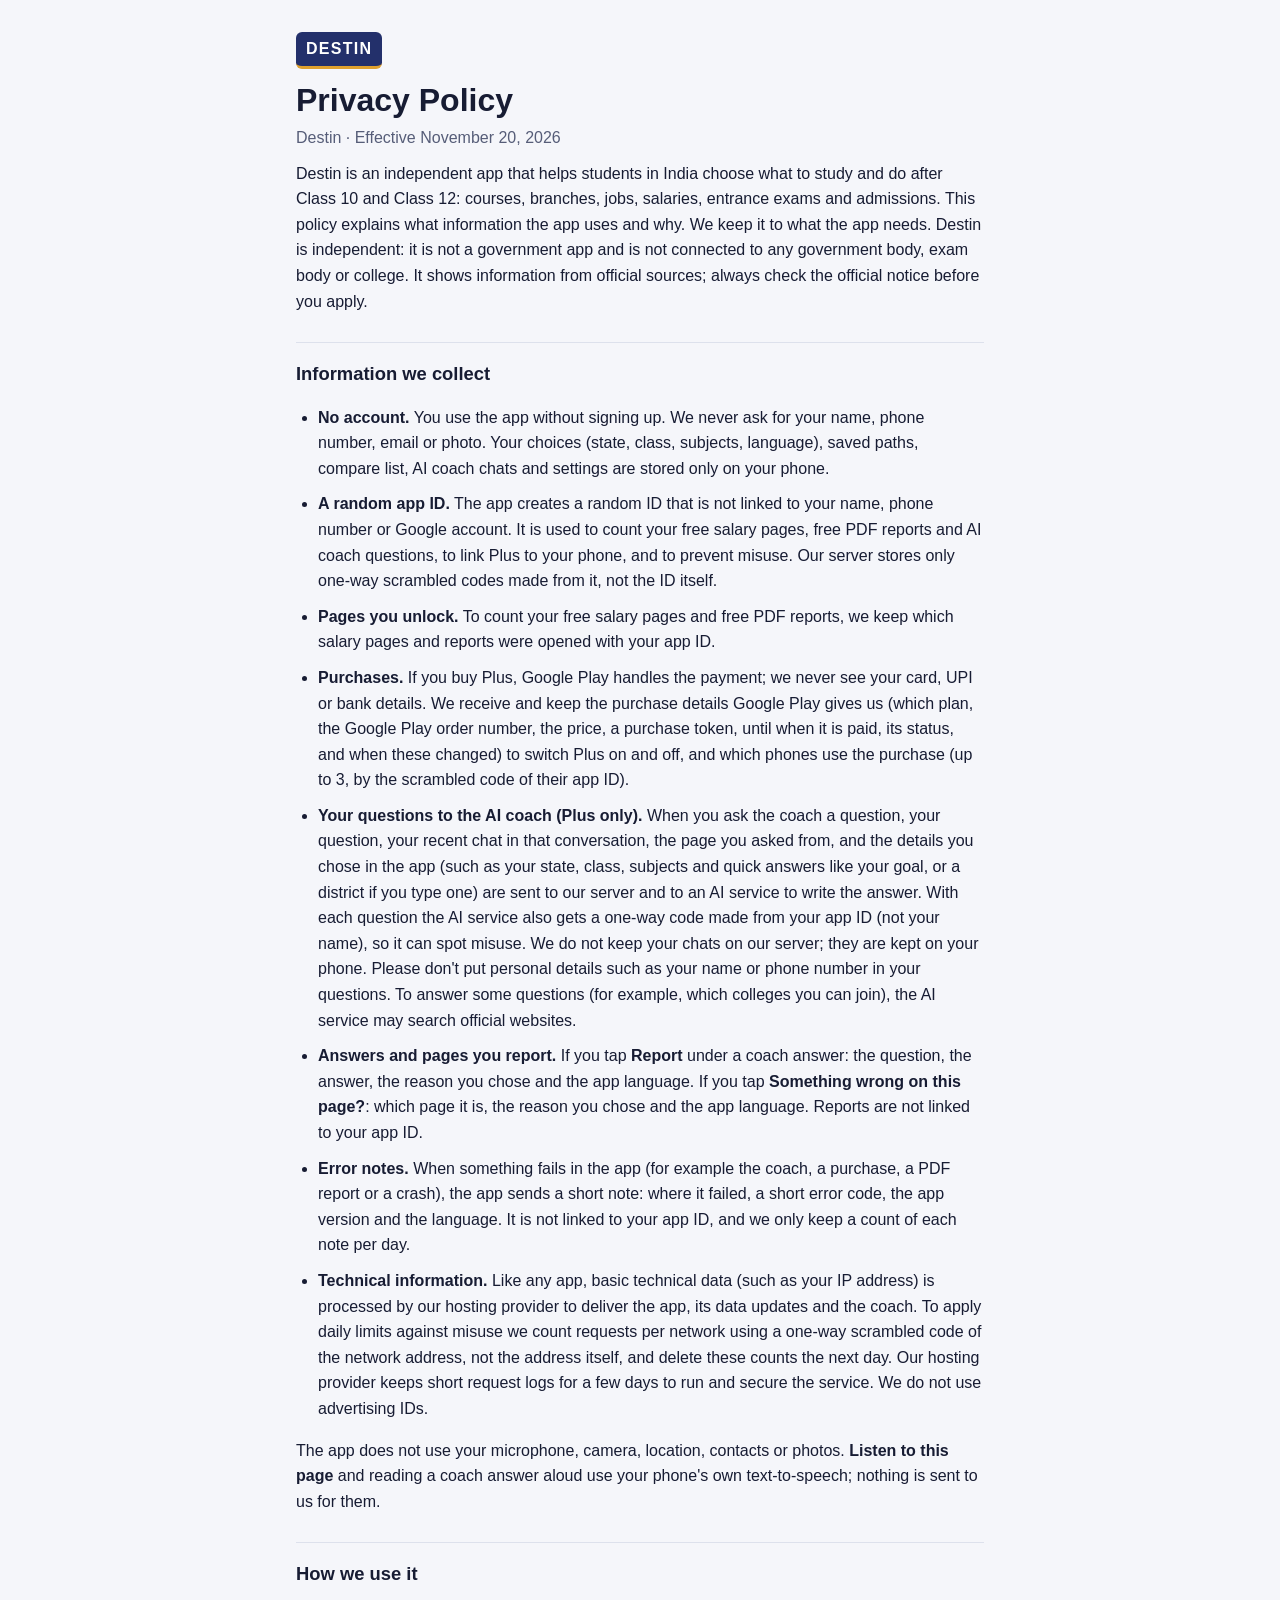
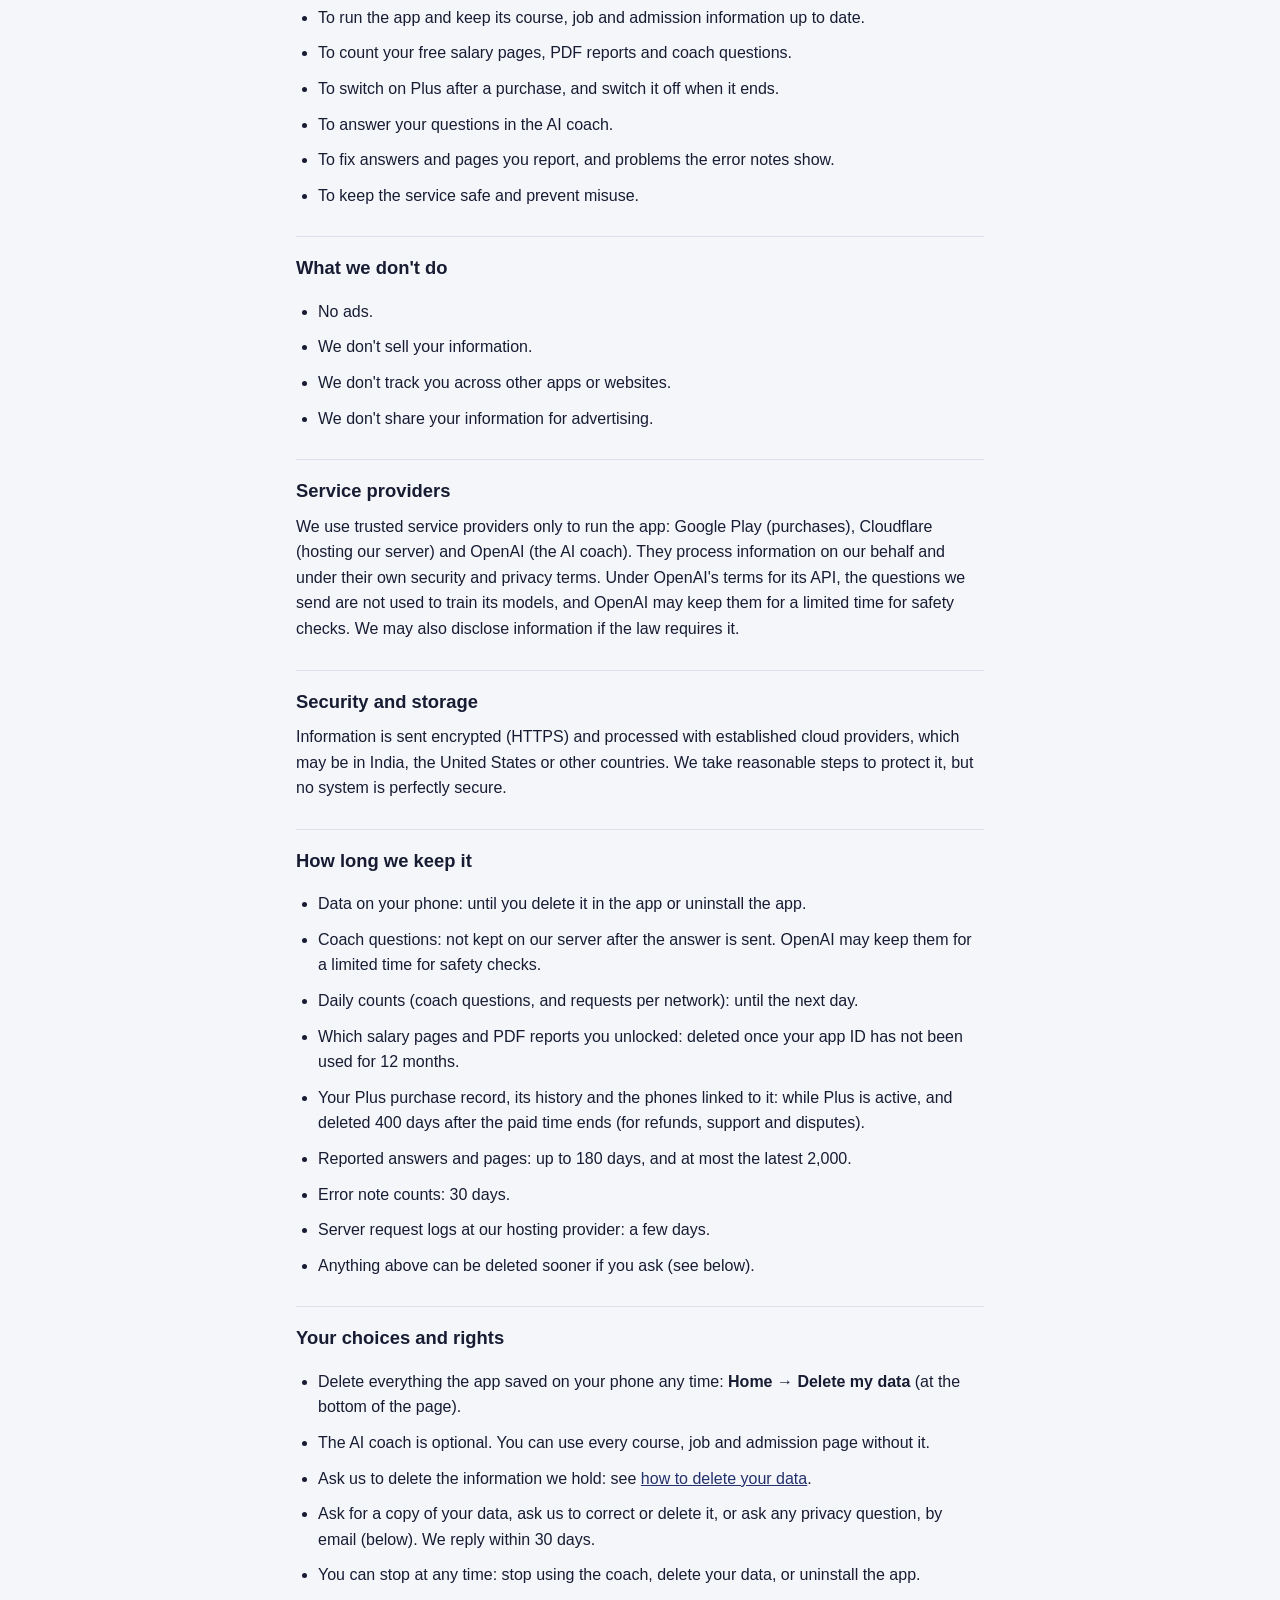
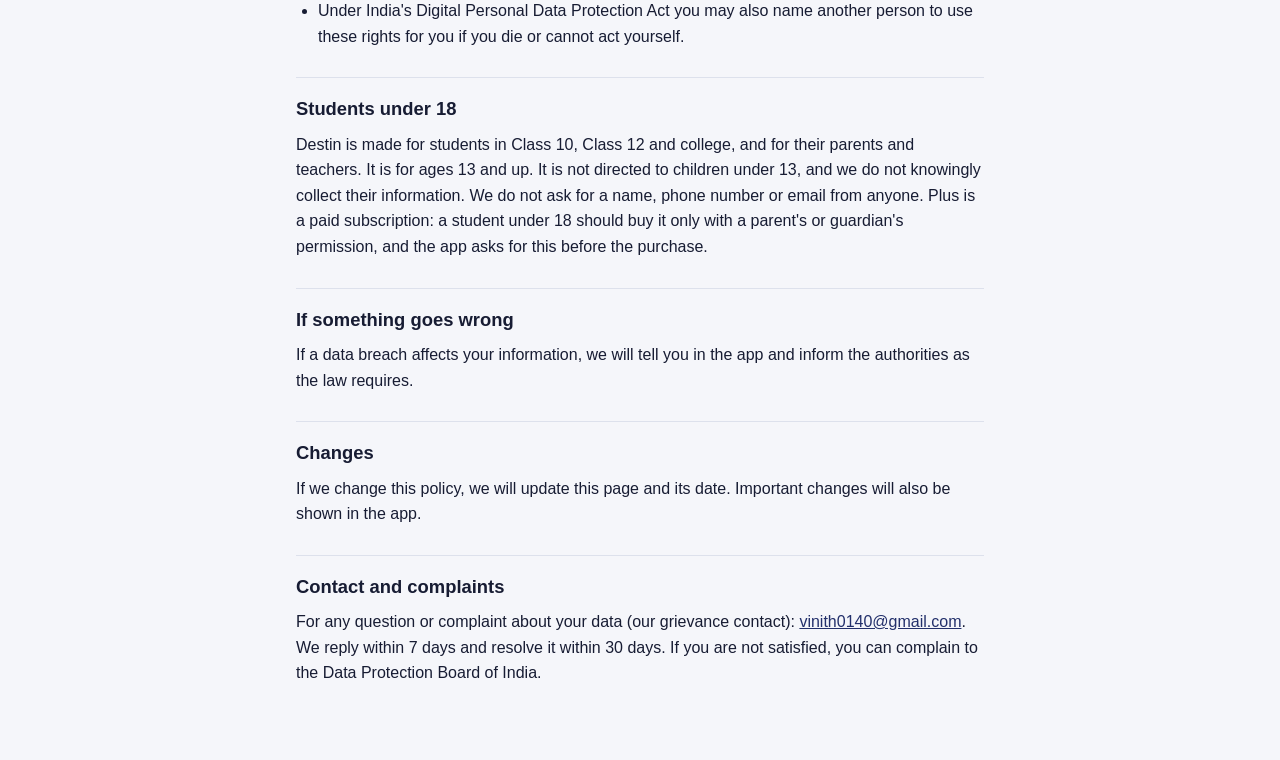
==== commit aa6b3213: "Rename the app to Destin Co-Authored-By: Claude Opus 5.5 <noreply@anthropic.com>" ====
--- a/index.html
+++ b/index.html
@@ -3,17 +3,17 @@
 <head>
 <meta charset="utf-8">
 <meta name="viewport" content="width=device-width, initial-scale=1">
-<title>Disharekha Privacy Policy</title>
-<meta name="description" content="Privacy policy for the Disharekha app.">
+<title>Destin Privacy Policy</title>
+<meta name="description" content="Privacy policy for the Destin app.">
 <link rel="stylesheet" href="style.css">
 </head>
 <body>
 <main>
-<p class="brand">DISHAREKHA</p>
+<p class="brand">DESTIN</p>
 <h1>Privacy Policy</h1>
-<p class="muted">Disharekha · Effective November 20, 2026</p>
+<p class="muted">Destin · Effective November 20, 2026</p>
 
-<p>Disharekha is an independent app that helps students in India choose what to study and do after Class 10 and Class 12: courses, branches, jobs, salaries, entrance exams and admissions. This policy explains what information the app uses and why. We keep it to what the app needs. Disharekha is independent: it is not a government app and is not connected to any government body, exam body or college. It shows information from official sources; always check the official notice before you apply.</p>
+<p>Destin is an independent app that helps students in India choose what to study and do after Class 10 and Class 12: courses, branches, jobs, salaries, entrance exams and admissions. This policy explains what information the app uses and why. We keep it to what the app needs. Destin is independent: it is not a government app and is not connected to any government body, exam body or college. It shows information from official sources; always check the official notice before you apply.</p>
 
 <h2>Information we collect</h2>
 <ul>
@@ -76,7 +76,7 @@
 </ul>
 
 <h2>Students under 18</h2>
-<p>Disharekha is made for students in Class 10, Class 12 and college, and for their parents and teachers. It is for ages 13 and up. It is not directed to children under 13, and we do not knowingly collect their information. We do not ask for a name, phone number or email from anyone. Plus is a paid subscription: a student under 18 should buy it only with a parent's or guardian's permission, and the app asks for this before the purchase.</p>
+<p>Destin is made for students in Class 10, Class 12 and college, and for their parents and teachers. It is for ages 13 and up. It is not directed to children under 13, and we do not knowingly collect their information. We do not ask for a name, phone number or email from anyone. Plus is a paid subscription: a student under 18 should buy it only with a parent's or guardian's permission, and the app asks for this before the purchase.</p>
 
 <h2>If something goes wrong</h2>
 <p>If a data breach affects your information, we will tell you in the app and inform the authorities as the law requires.</p>
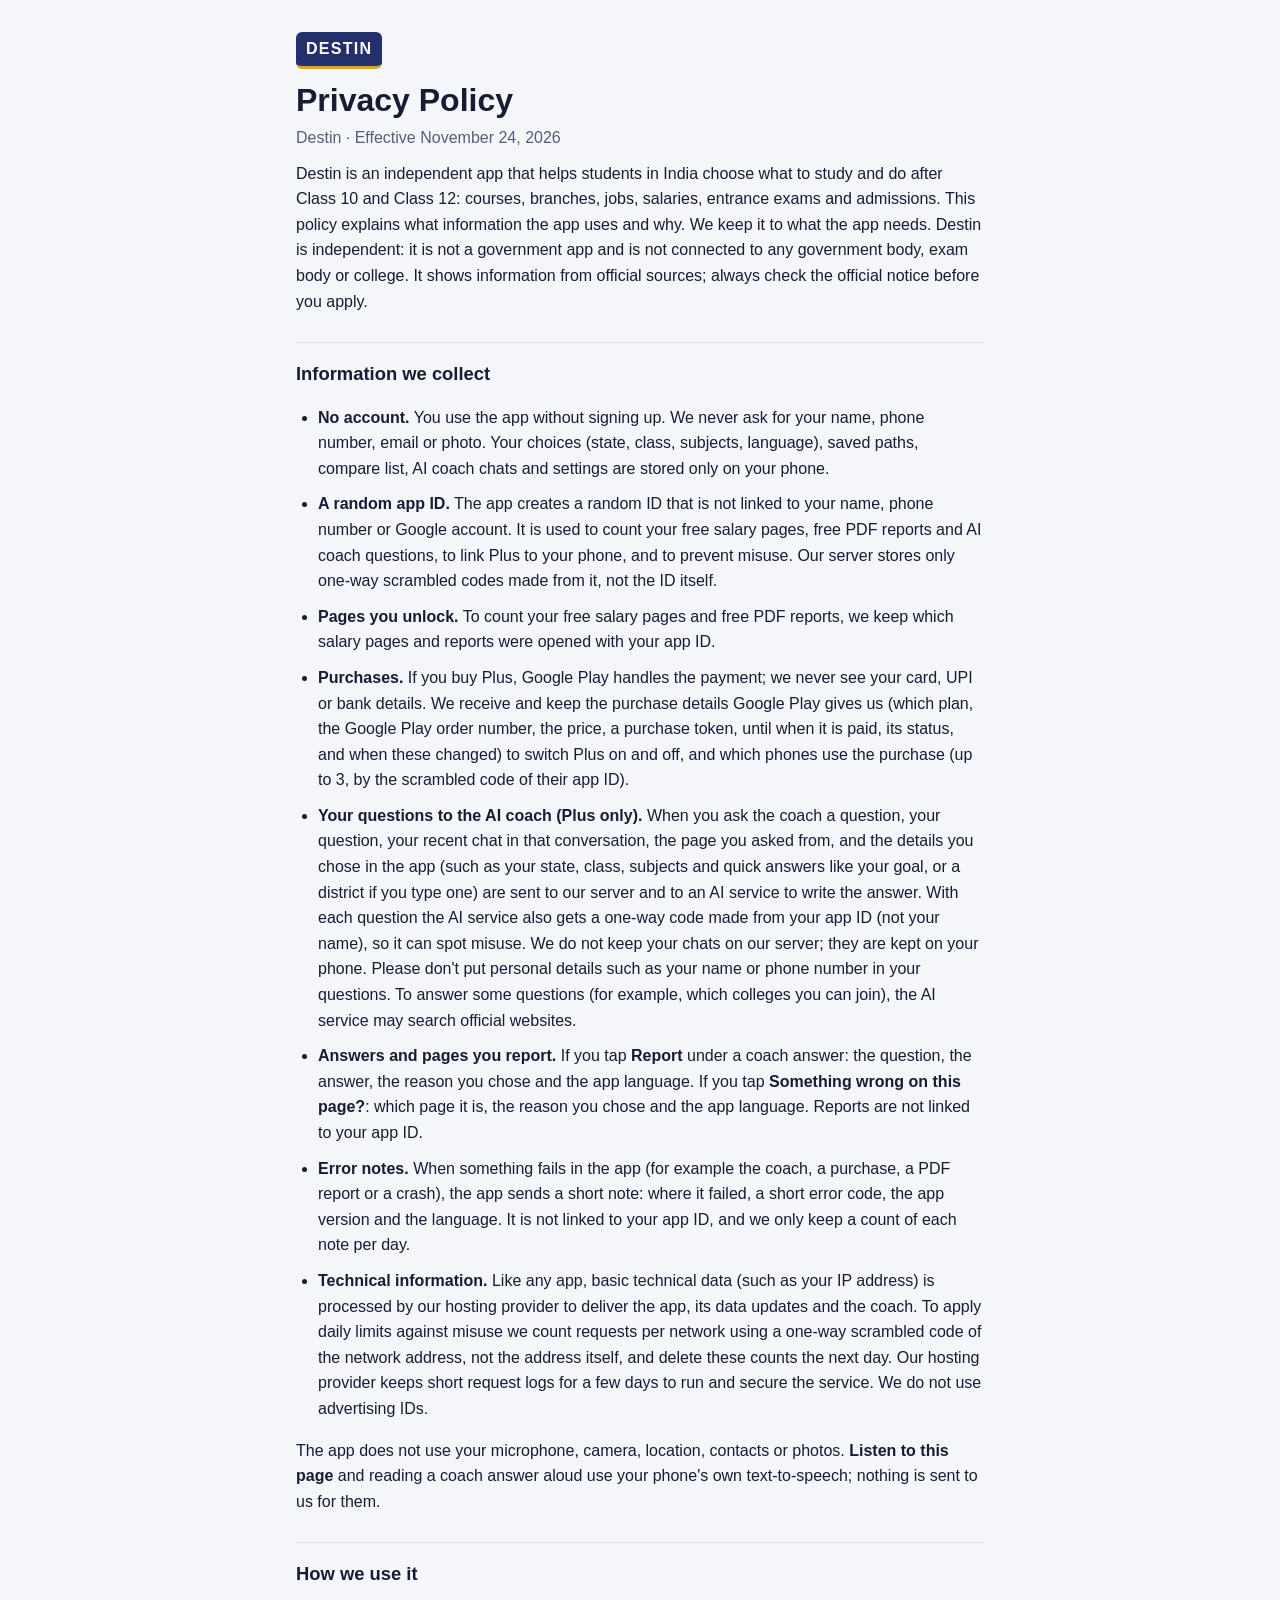
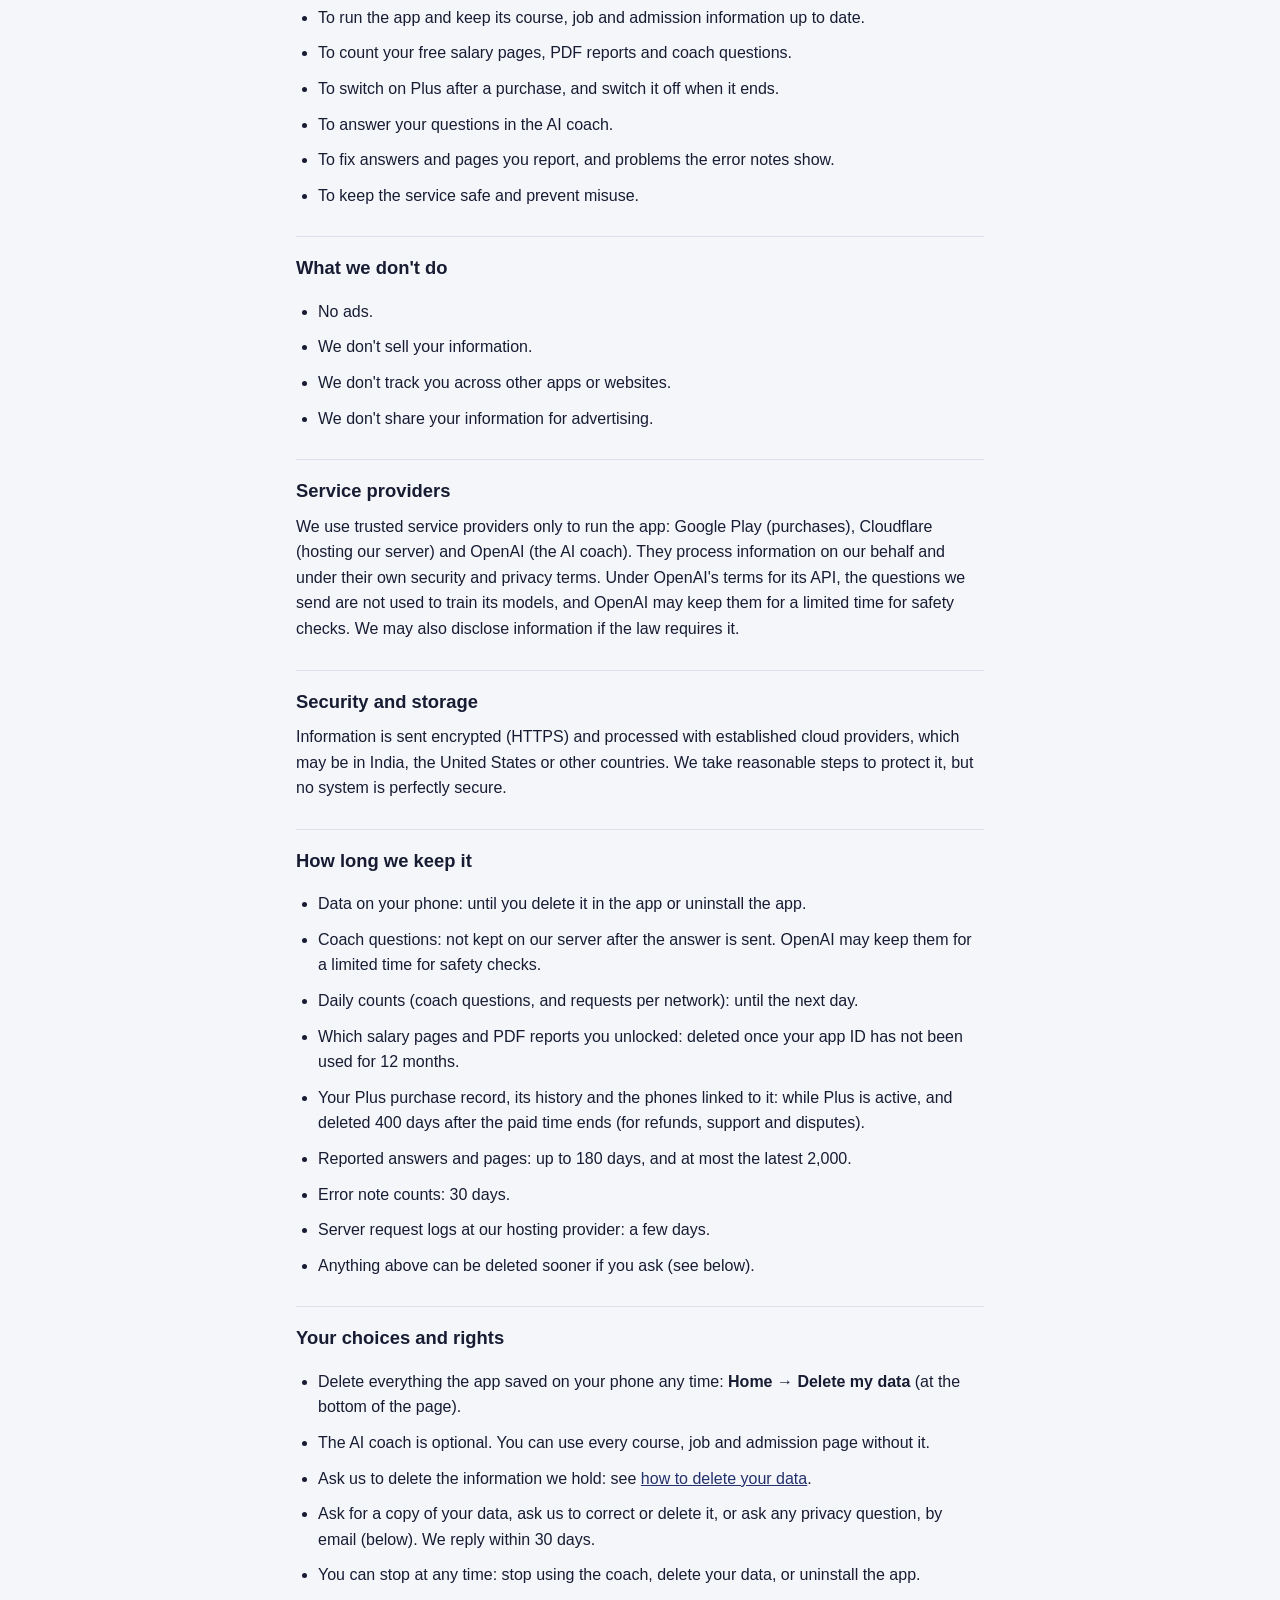
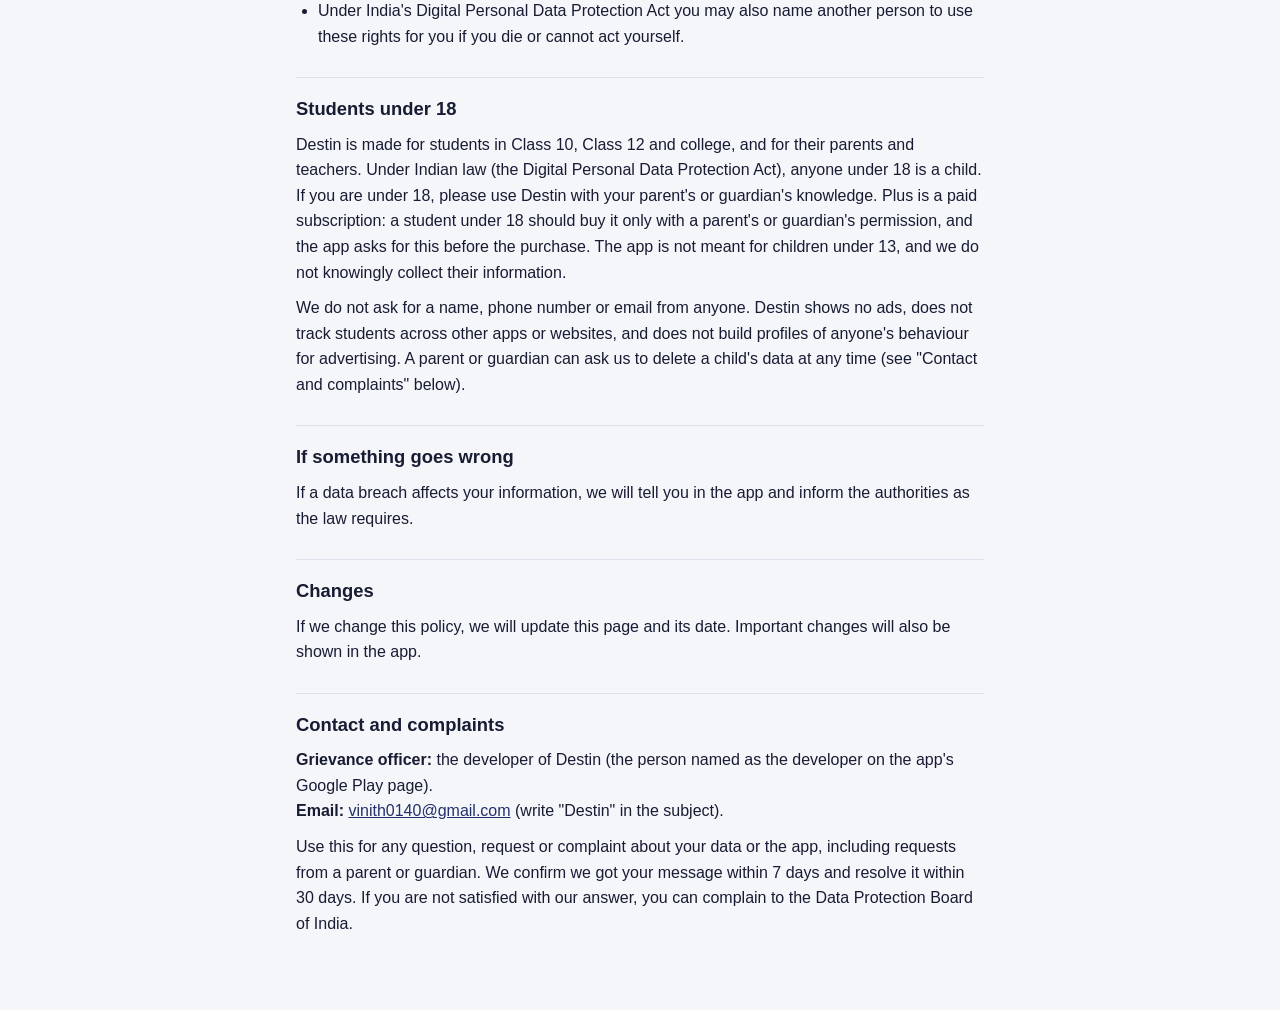
==== commit dfa267b5: "Privacy: under 18 is a child (DPDP), no ads/tracking line, parent requests, named grievance officer " ====
--- a/index.html
+++ b/index.html
@@ -11,7 +11,7 @@
 <main>
 <p class="brand">DESTIN</p>
 <h1>Privacy Policy</h1>
-<p class="muted">Destin · Effective November 20, 2026</p>
+<p class="muted">Destin · Effective November 24, 2026</p>
 
 <p>Destin is an independent app that helps students in India choose what to study and do after Class 10 and Class 12: courses, branches, jobs, salaries, entrance exams and admissions. This policy explains what information the app uses and why. We keep it to what the app needs. Destin is independent: it is not a government app and is not connected to any government body, exam body or college. It shows information from official sources; always check the official notice before you apply.</p>
 
@@ -76,7 +76,8 @@
 </ul>
 
 <h2>Students under 18</h2>
-<p>Destin is made for students in Class 10, Class 12 and college, and for their parents and teachers. It is for ages 13 and up. It is not directed to children under 13, and we do not knowingly collect their information. We do not ask for a name, phone number or email from anyone. Plus is a paid subscription: a student under 18 should buy it only with a parent's or guardian's permission, and the app asks for this before the purchase.</p>
+<p>Destin is made for students in Class 10, Class 12 and college, and for their parents and teachers. Under Indian law (the Digital Personal Data Protection Act), anyone under 18 is a child. If you are under 18, please use Destin with your parent's or guardian's knowledge. Plus is a paid subscription: a student under 18 should buy it only with a parent's or guardian's permission, and the app asks for this before the purchase. The app is not meant for children under 13, and we do not knowingly collect their information.</p>
+<p>We do not ask for a name, phone number or email from anyone. Destin shows no ads, does not track students across other apps or websites, and does not build profiles of anyone's behaviour for advertising. A parent or guardian can ask us to delete a child's data at any time (see "Contact and complaints" below).</p>
 
 <h2>If something goes wrong</h2>
 <p>If a data breach affects your information, we will tell you in the app and inform the authorities as the law requires.</p>
@@ -85,7 +86,9 @@
 <p>If we change this policy, we will update this page and its date. Important changes will also be shown in the app.</p>
 
 <h2>Contact and complaints</h2>
-<p>For any question or complaint about your data (our grievance contact): <a href="mailto:vinith0140@gmail.com">vinith0140@gmail.com</a>. We reply within 7 days and resolve it within 30 days. If you are not satisfied, you can complain to the Data Protection Board of India.</p>
+<p><b>Grievance officer:</b> the developer of Destin (the person named as the developer on the app's Google Play page).<br>
+<b>Email:</b> <a href="mailto:vinith0140@gmail.com">vinith0140@gmail.com</a> (write "Destin" in the subject).</p>
+<p>Use this for any question, request or complaint about your data or the app, including requests from a parent or guardian. We confirm we got your message within 7 days and resolve it within 30 days. If you are not satisfied with our answer, you can complain to the Data Protection Board of India.</p>
 </main>
 </body>
 </html>
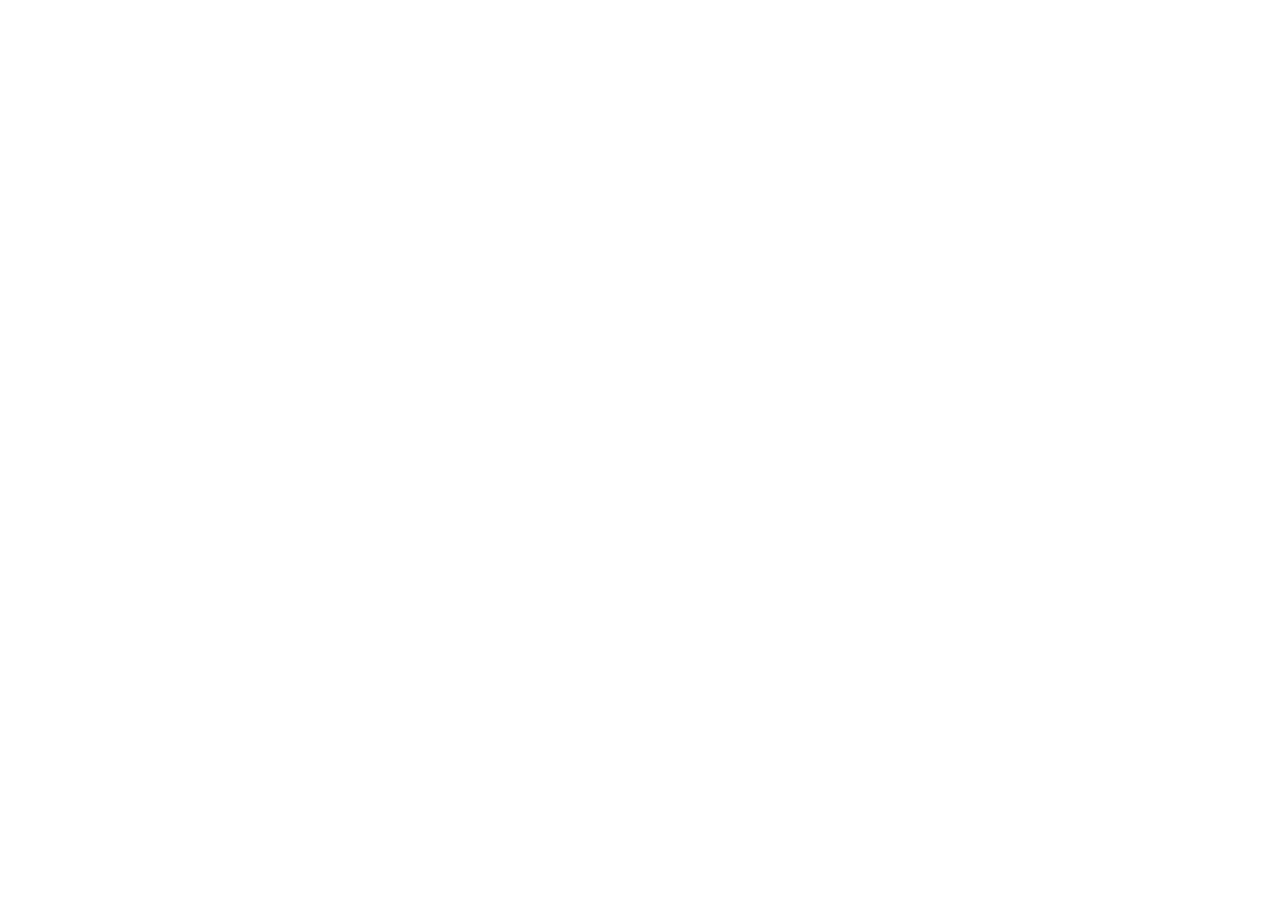
==== commit 94ac4de7: "Forward to the new address (destin-legal) Co-Authored-By: Claude Opus 5.5 <noreply@anthropic.com>" ====
--- a/index.html
+++ b/index.html
@@ -3,92 +3,12 @@
 <head>
 <meta charset="utf-8">
 <meta name="viewport" content="width=device-width, initial-scale=1">
-<title>Destin Privacy Policy</title>
-<meta name="description" content="Privacy policy for the Destin app.">
-<link rel="stylesheet" href="style.css">
+<title>Destin Privacy Policy (moved)</title>
+<link rel="canonical" href="https://vinith0140.github.io/destin-legal/">
+<meta http-equiv="refresh" content="0; url=https://vinith0140.github.io/destin-legal/">
+<script>location.replace("https://vinith0140.github.io/destin-legal/");</script>
 </head>
-<body>
-<main>
-<p class="brand">DESTIN</p>
-<h1>Privacy Policy</h1>
-<p class="muted">Destin · Effective November 24, 2026</p>
-
-<p>Destin is an independent app that helps students in India choose what to study and do after Class 10 and Class 12: courses, branches, jobs, salaries, entrance exams and admissions. This policy explains what information the app uses and why. We keep it to what the app needs. Destin is independent: it is not a government app and is not connected to any government body, exam body or college. It shows information from official sources; always check the official notice before you apply.</p>
-
-<h2>Information we collect</h2>
-<ul>
-<li><b>No account.</b> You use the app without signing up. We never ask for your name, phone number, email or photo. Your choices (state, class, subjects, language), saved paths, compare list, AI coach chats and settings are stored only on your phone.</li>
-<li><b>A random app ID.</b> The app creates a random ID that is not linked to your name, phone number or Google account. It is used to count your free salary pages, free PDF reports and AI coach questions, to link Plus to your phone, and to prevent misuse. Our server stores only one-way scrambled codes made from it, not the ID itself.</li>
-<li><b>Pages you unlock.</b> To count your free salary pages and free PDF reports, we keep which salary pages and reports were opened with your app ID.</li>
-<li><b>Purchases.</b> If you buy Plus, Google Play handles the payment; we never see your card, UPI or bank details. We receive and keep the purchase details Google Play gives us (which plan, the Google Play order number, the price, a purchase token, until when it is paid, its status, and when these changed) to switch Plus on and off, and which phones use the purchase (up to 3, by the scrambled code of their app ID).</li>
-<li><b>Your questions to the AI coach (Plus only).</b> When you ask the coach a question, your question, your recent chat in that conversation, the page you asked from, and the details you chose in the app (such as your state, class, subjects and quick answers like your goal, or a district if you type one) are sent to our server and to an AI service to write the answer. With each question the AI service also gets a one-way code made from your app ID (not your name), so it can spot misuse. We do not keep your chats on our server; they are kept on your phone. Please don't put personal details such as your name or phone number in your questions. To answer some questions (for example, which colleges you can join), the AI service may search official websites.</li>
-<li><b>Answers and pages you report.</b> If you tap <b>Report</b> under a coach answer: the question, the answer, the reason you chose and the app language. If you tap <b>Something wrong on this page?</b>: which page it is, the reason you chose and the app language. Reports are not linked to your app ID.</li>
-<li><b>Error notes.</b> When something fails in the app (for example the coach, a purchase, a PDF report or a crash), the app sends a short note: where it failed, a short error code, the app version and the language. It is not linked to your app ID, and we only keep a count of each note per day.</li>
-<li><b>Technical information.</b> Like any app, basic technical data (such as your IP address) is processed by our hosting provider to deliver the app, its data updates and the coach. To apply daily limits against misuse we count requests per network using a one-way scrambled code of the network address, not the address itself, and delete these counts the next day. Our hosting provider keeps short request logs for a few days to run and secure the service. We do not use advertising IDs.</li>
-</ul>
-<p>The app does not use your microphone, camera, location, contacts or photos. <b>Listen to this page</b> and reading a coach answer aloud use your phone's own text-to-speech; nothing is sent to us for them.</p>
-
-<h2>How we use it</h2>
-<ul>
-<li>To run the app and keep its course, job and admission information up to date.</li>
-<li>To count your free salary pages, PDF reports and coach questions.</li>
-<li>To switch on Plus after a purchase, and switch it off when it ends.</li>
-<li>To answer your questions in the AI coach.</li>
-<li>To fix answers and pages you report, and problems the error notes show.</li>
-<li>To keep the service safe and prevent misuse.</li>
-</ul>
-
-<h2>What we don't do</h2>
-<ul>
-<li>No ads.</li>
-<li>We don't sell your information.</li>
-<li>We don't track you across other apps or websites.</li>
-<li>We don't share your information for advertising.</li>
-</ul>
-
-<h2>Service providers</h2>
-<p>We use trusted service providers only to run the app: Google Play (purchases), Cloudflare (hosting our server) and OpenAI (the AI coach). They process information on our behalf and under their own security and privacy terms. Under OpenAI's terms for its API, the questions we send are not used to train its models, and OpenAI may keep them for a limited time for safety checks. We may also disclose information if the law requires it.</p>
-
-<h2>Security and storage</h2>
-<p>Information is sent encrypted (HTTPS) and processed with established cloud providers, which may be in India, the United States or other countries. We take reasonable steps to protect it, but no system is perfectly secure.</p>
-
-<h2>How long we keep it</h2>
-<ul>
-<li>Data on your phone: until you delete it in the app or uninstall the app.</li>
-<li>Coach questions: not kept on our server after the answer is sent. OpenAI may keep them for a limited time for safety checks.</li>
-<li>Daily counts (coach questions, and requests per network): until the next day.</li>
-<li>Which salary pages and PDF reports you unlocked: deleted once your app ID has not been used for 12 months.</li>
-<li>Your Plus purchase record, its history and the phones linked to it: while Plus is active, and deleted 400 days after the paid time ends (for refunds, support and disputes).</li>
-<li>Reported answers and pages: up to 180 days, and at most the latest 2,000.</li>
-<li>Error note counts: 30 days.</li>
-<li>Server request logs at our hosting provider: a few days.</li>
-<li>Anything above can be deleted sooner if you ask (see below).</li>
-</ul>
-
-<h2>Your choices and rights</h2>
-<ul>
-<li>Delete everything the app saved on your phone any time: <b>Home → Delete my data</b> (at the bottom of the page).</li>
-<li>The AI coach is optional. You can use every course, job and admission page without it.</li>
-<li>Ask us to delete the information we hold: see <a href="delete-data.html">how to delete your data</a>.</li>
-<li>Ask for a copy of your data, ask us to correct or delete it, or ask any privacy question, by email (below). We reply within 30 days.</li>
-<li>You can stop at any time: stop using the coach, delete your data, or uninstall the app.</li>
-<li>Under India's Digital Personal Data Protection Act you may also name another person to use these rights for you if you die or cannot act yourself.</li>
-</ul>
-
-<h2>Students under 18</h2>
-<p>Destin is made for students in Class 10, Class 12 and college, and for their parents and teachers. Under Indian law (the Digital Personal Data Protection Act), anyone under 18 is a child. If you are under 18, please use Destin with your parent's or guardian's knowledge. Plus is a paid subscription: a student under 18 should buy it only with a parent's or guardian's permission, and the app asks for this before the purchase. The app is not meant for children under 13, and we do not knowingly collect their information.</p>
-<p>We do not ask for a name, phone number or email from anyone. Destin shows no ads, does not track students across other apps or websites, and does not build profiles of anyone's behaviour for advertising. A parent or guardian can ask us to delete a child's data at any time (see "Contact and complaints" below).</p>
-
-<h2>If something goes wrong</h2>
-<p>If a data breach affects your information, we will tell you in the app and inform the authorities as the law requires.</p>
-
-<h2>Changes</h2>
-<p>If we change this policy, we will update this page and its date. Important changes will also be shown in the app.</p>
-
-<h2>Contact and complaints</h2>
-<p><b>Grievance officer:</b> the developer of Destin (the person named as the developer on the app's Google Play page).<br>
-<b>Email:</b> <a href="mailto:vinith0140@gmail.com">vinith0140@gmail.com</a> (write "Destin" in the subject).</p>
-<p>Use this for any question, request or complaint about your data or the app, including requests from a parent or guardian. We confirm we got your message within 7 days and resolve it within 30 days. If you are not satisfied with our answer, you can complain to the Data Protection Board of India.</p>
-</main>
+<body style="font-family:system-ui,sans-serif;padding:24px">
+<p>This page has moved to <a href="https://vinith0140.github.io/destin-legal/">https://vinith0140.github.io/destin-legal/</a>.</p>
 </body>
 </html>
